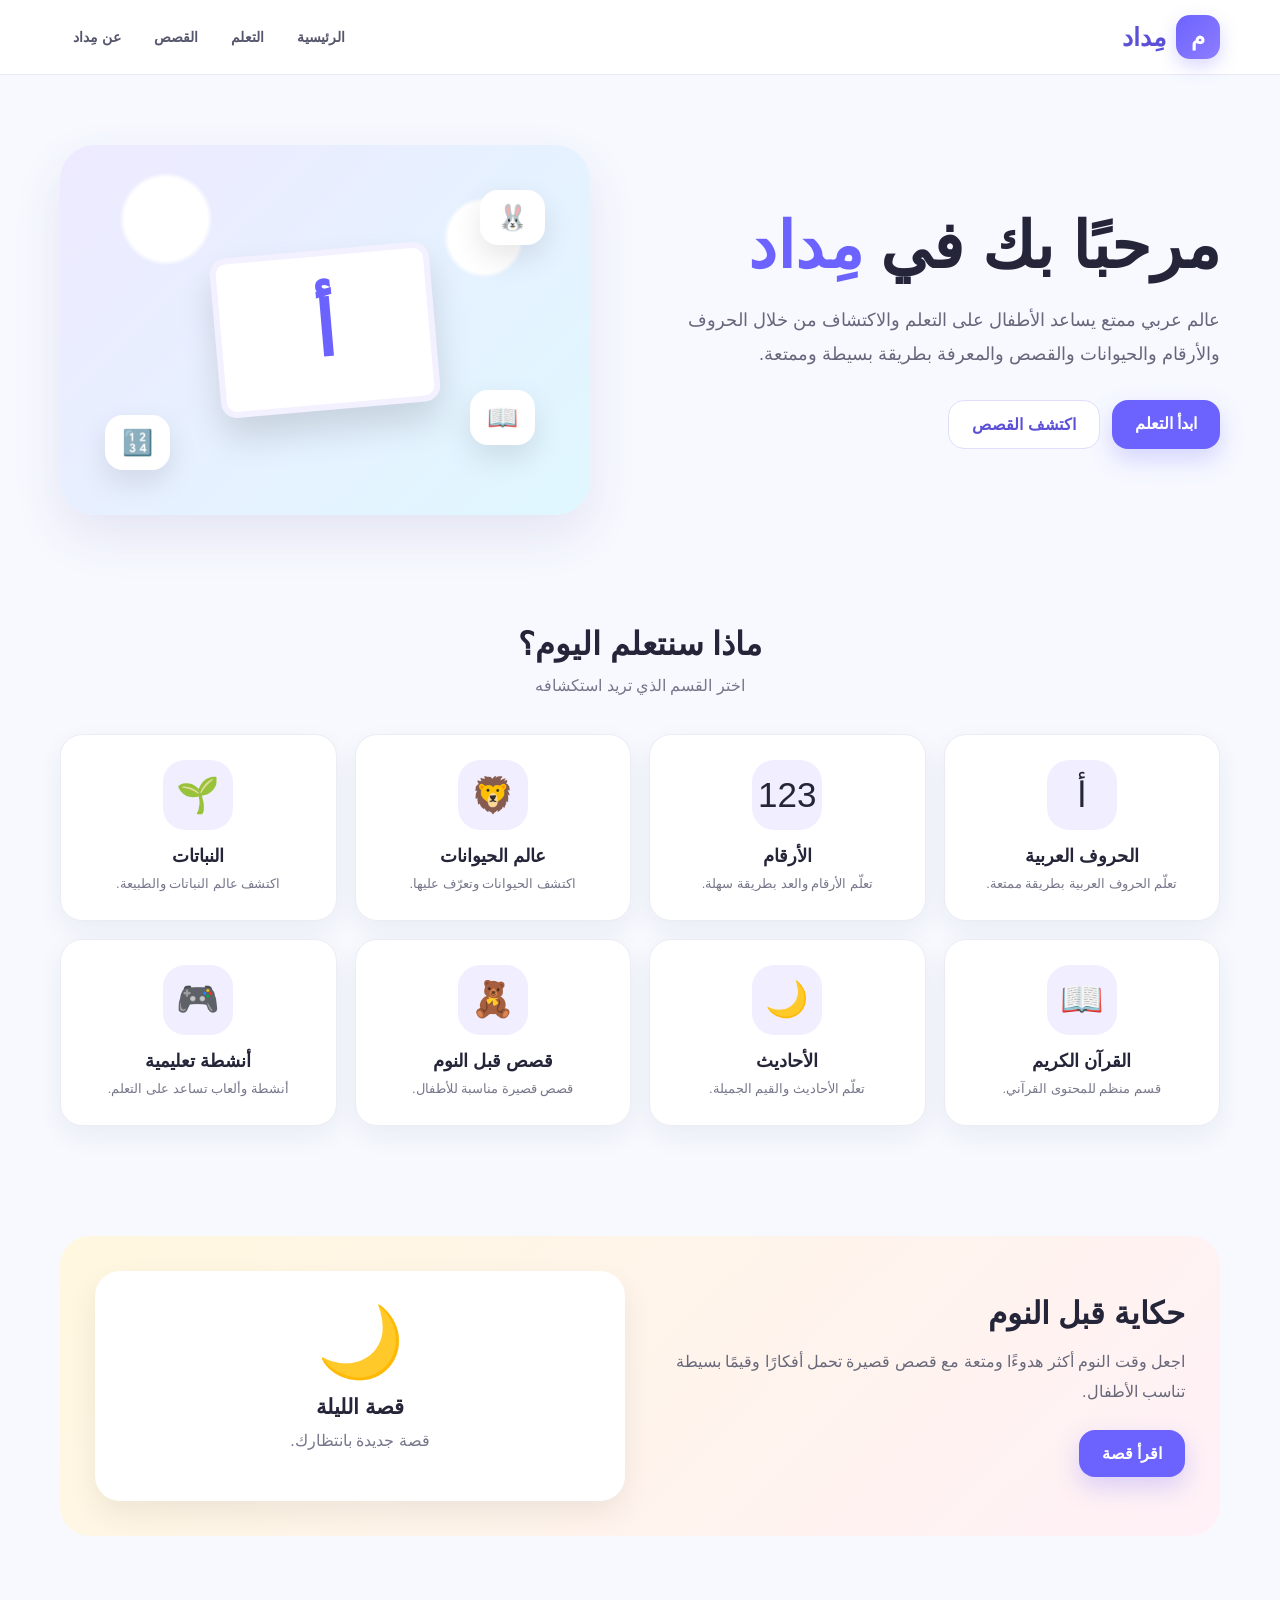
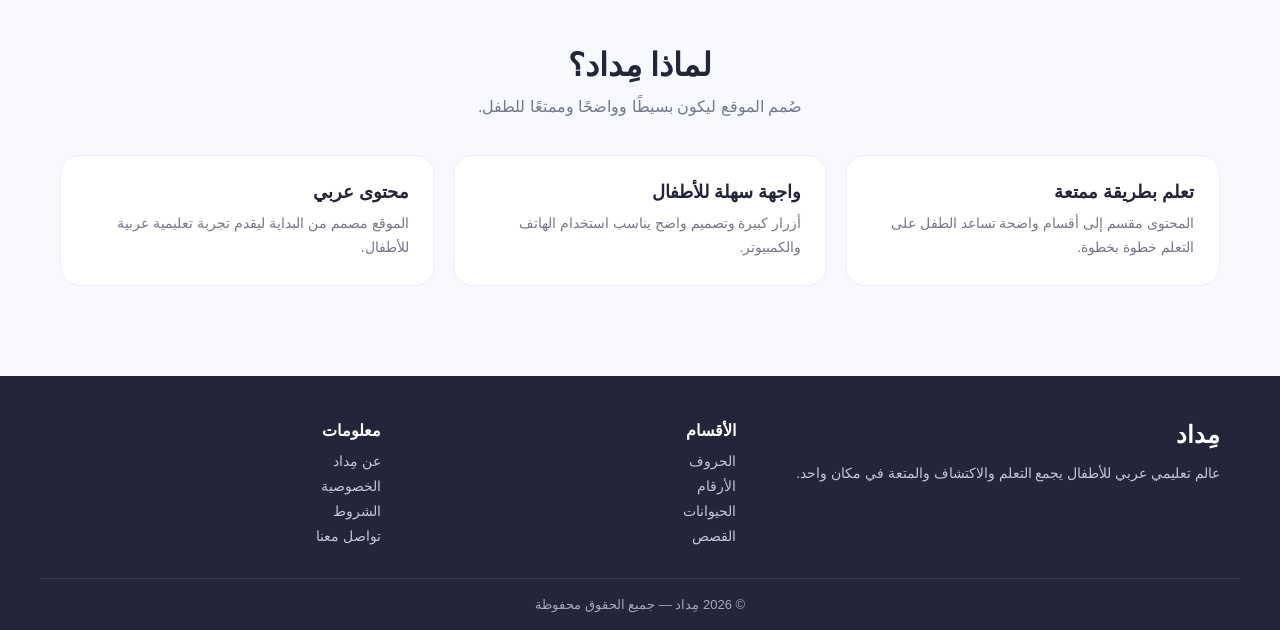
==== index.html @ 5541b8f8 "Add initial index.html for educational platform This is a complete HTML file for an educational plat" ====
<!DOCTYPE html>
<html lang="ar" dir="rtl">
<head>
  <meta charset="UTF-8">
  <meta name="viewport" content="width=device-width, initial-scale=1.0">

  <title>مِداد | عالم الطفل للتعلم والمتعة</title>

  <meta name="description"
        content="مِداد منصة تعليمية عربية للأطفال لتعلم الحروف والأرقام والحيوانات والنباتات والقرآن والأحاديث والقصص بطريقة ممتعة.">

  <meta name="theme-color" content="#6c63ff">

  <style>
    * {
      box-sizing: border-box;
      margin: 0;
      padding: 0;
    }

    html {
      scroll-behavior: smooth;
    }

    body {
      font-family: Tahoma, Arial, sans-serif;
      background: #f7f9ff;
      color: #25253a;
      min-height: 100vh;
    }

    a {
      text-decoration: none;
      color: inherit;
    }

    button {
      font-family: inherit;
    }

    /* =========================
       HEADER
    ========================= */

    header {
      position: sticky;
      top: 0;
      z-index: 1000;
      background: rgba(255,255,255,0.96);
      backdrop-filter: blur(12px);
      border-bottom: 1px solid #e8eaf5;
    }

    .navbar {
      max-width: 1200px;
      margin: auto;
      min-height: 74px;
      padding: 12px 20px;
      display: flex;
      align-items: center;
      justify-content: space-between;
      gap: 20px;
    }

    .logo {
      display: flex;
      align-items: center;
      gap: 10px;
      font-size: 25px;
      font-weight: 900;
      color: #5b50d6;
      white-space: nowrap;
    }

    .logo-icon {
      width: 44px;
      height: 44px;
      border-radius: 14px;
      background: linear-gradient(135deg, #6c63ff, #8e7dff);
      color: white;
      display: flex;
      align-items: center;
      justify-content: center;
      font-size: 23px;
      box-shadow: 0 7px 18px rgba(108,99,255,0.25);
    }

    .nav-links {
      display: flex;
      align-items: center;
      gap: 7px;
      list-style: none;
    }

    .nav-links a {
      padding: 10px 13px;
      border-radius: 12px;
      font-size: 14px;
      font-weight: 700;
      color: #56566d;
      transition: 0.2s;
    }

    .nav-links a:hover {
      background: #f0efff;
      color: #5b50d6;
    }

    .mobile-menu {
      display: none;
      border: none;
      background: #f0efff;
      color: #5b50d6;
      width: 44px;
      height: 44px;
      border-radius: 13px;
      font-size: 22px;
      cursor: pointer;
    }

    /* =========================
       HERO
    ========================= */

    .hero {
      max-width: 1200px;
      margin: 0 auto;
      padding: 70px 20px 55px;
      display: grid;
      grid-template-columns: 1.05fr 0.95fr;
      align-items: center;
      gap: 45px;
    }

    .hero-text h1 {
      font-size: clamp(38px, 5vw, 65px);
      line-height: 1.12;
      margin-bottom: 20px;
      color: #25253a;
    }

    .hero-text h1 span {
      color: #6c63ff;
    }

    .hero-text p {
      color: #67677c;
      font-size: 18px;
      line-height: 1.9;
      max-width: 650px;
      margin-bottom: 28px;
    }

    .hero-buttons {
      display: flex;
      flex-wrap: wrap;
      gap: 12px;
    }

    .primary-btn,
    .secondary-btn {
      border: none;
      border-radius: 16px;
      padding: 14px 23px;
      font-size: 16px;
      font-weight: 800;
      cursor: pointer;
      transition: 0.2s;
    }

    .primary-btn {
      background: #6c63ff;
      color: white;
      box-shadow: 0 10px 24px rgba(108,99,255,0.25);
    }

    .primary-btn:hover {
      transform: translateY(-2px);
      background: #5b50d6;
    }

    .secondary-btn {
      background: white;
      color: #5b50d6;
      border: 1px solid #e0defa;
    }

    .secondary-btn:hover {
      background: #f3f1ff;
    }

    .hero-art {
      min-height: 370px;
      border-radius: 35px;
      background:
        radial-gradient(circle at 20% 20%, #fff 0 8%, transparent 9%),
        radial-gradient(circle at 80% 25%, #fff 0 7%, transparent 8%),
        linear-gradient(135deg, #eeeaff, #dff7ff);
      display: flex;
      align-items: center;
      justify-content: center;
      position: relative;
      overflow: hidden;
      box-shadow: 0 20px 50px rgba(57, 52, 125, 0.10);
    }

    .book {
      width: 220px;
      height: 160px;
      background: white;
      border-radius: 16px;
      transform: rotate(-5deg);
      box-shadow: 0 20px 35px rgba(0,0,0,0.13);
      display: flex;
      align-items: center;
      justify-content: center;
      font-size: 75px;
      font-weight: 900;
      color: #6c63ff;
      border: 6px solid #f3f1ff;
    }

    .floating {
      position: absolute;
      background: white;
      border-radius: 18px;
      padding: 13px 17px;
      font-size: 25px;
      box-shadow: 0 12px 30px rgba(0,0,0,0.10);
      animation: float 3s ease-in-out infinite;
    }

    .f1 {
      top: 45px;
      right: 45px;
    }

    .f2 {
      bottom: 45px;
      left: 45px;
      animation-delay: 0.8s;
    }

    .f3 {
      bottom: 70px;
      right: 55px;
      animation-delay: 1.4s;
    }

    @keyframes float {
      0%,100% {
        transform: translateY(0);
      }
      50% {
        transform: translateY(-9px);
      }
    }

    /* =========================
       SECTION
    ========================= */

    .section {
      max-width: 1200px;
      margin: 0 auto;
      padding: 55px 20px;
    }

    .section-title {
      text-align: center;
      margin-bottom: 35px;
    }

    .section-title h2 {
      font-size: 32px;
      margin-bottom: 9px;
    }

    .section-title p {
      color: #77778b;
      line-height: 1.7;
    }

    /* =========================
       CATEGORIES
    ========================= */

    .categories {
      display: grid;
      grid-template-columns: repeat(4, 1fr);
      gap: 18px;
    }

    .category {
      background: white;
      border-radius: 22px;
      padding: 25px 18px;
      min-height: 185px;
      border: 1px solid #ececf5;
      box-shadow: 0 10px 28px rgba(35, 35, 75, 0.06);
      transition: 0.25s;
      cursor: pointer;
      text-align: center;
    }

    .category:hover {
      transform: translateY(-5px);
      box-shadow: 0 17px 35px rgba(35, 35, 75, 0.11);
    }

    .category-icon {
      width: 70px;
      height: 70px;
      border-radius: 22px;
      margin: 0 auto 15px;
      display: flex;
      align-items: center;
      justify-content: center;
      font-size: 35px;
      background: #f1efff;
    }

    .category h3 {
      font-size: 18px;
      margin-bottom: 7px;
    }

    .category p {
      color: #77778b;
      font-size: 13px;
      line-height: 1.6;
    }

    /* =========================
       STORY
    ========================= */

    .story-area {
      background: linear-gradient(135deg, #fff7df, #fff1f7);
      border-radius: 30px;
      padding: 35px;
      display: grid;
      grid-template-columns: 1fr 1fr;
      gap: 30px;
      align-items: center;
    }

    .story-content h2 {
      font-size: 31px;
      margin-bottom: 15px;
    }

    .story-content p {
      color: #68687b;
      line-height: 1.9;
      margin-bottom: 22px;
    }

    .story-card {
      background: white;
      border-radius: 25px;
      padding: 30px;
      min-height: 230px;
      box-shadow: 0 12px 30px rgba(0,0,0,0.07);
      text-align: center;
    }

    .story-card .story-icon {
      font-size: 70px;
      margin-bottom: 12px;
    }

    .story-card h3 {
      font-size: 21px;
      margin-bottom: 8px;
    }

    .story-card p {
      color: #77778b;
      line-height: 1.7;
    }

    /* =========================
       FEATURES
    ========================= */

    .features {
      display: grid;
      grid-template-columns: repeat(3, 1fr);
      gap: 18px;
    }

    .feature {
      background: white;
      border: 1px solid #ececf5;
      border-radius: 20px;
      padding: 25px;
    }

    .feature strong {
      display: block;
      font-size: 18px;
      margin-bottom: 9px;
    }

    .feature p {
      color: #77778b;
      line-height: 1.7;
      font-size: 14px;
    }

    /* =========================
       FOOTER
    ========================= */

    footer {
      margin-top: 35px;
      background: #24243a;
      color: white;
    }

    .footer-inner {
      max-width: 1200px;
      margin: auto;
      padding: 45px 20px 25px;
      display: grid;
      grid-template-columns: 1.4fr 1fr 1fr;
      gap: 35px;
    }

    .footer-brand h2 {
      margin-bottom: 12px;
    }

    .footer-brand p {
      color: #c5c5d5;
      line-height: 1.8;
      font-size: 14px;
    }

    .footer-column h3 {
      margin-bottom: 13px;
      font-size: 16px;
    }

    .footer-column a {
      display: block;
      color: #c5c5d5;
      margin-bottom: 9px;
      font-size: 14px;
    }

    .footer-column a:hover {
      color: white;
    }

    .copyright {
      max-width: 1200px;
      margin: auto;
      border-top: 1px solid rgba(255,255,255,0.1);
      padding: 18px 20px;
      text-align: center;
      color: #a9a9bb;
      font-size: 13px;
    }

    /* =========================
       MOBILE
    ========================= */

    @media (max-width: 900px) {

      .nav-links {
        display: none;
        position: absolute;
        top: 74px;
        right: 15px;
        left: 15px;
        background: white;
        padding: 12px;
        border-radius: 18px;
        box-shadow: 0 15px 35px rgba(0,0,0,0.12);
        flex-direction: column;
        align-items: stretch;
      }

      .nav-links.active {
        display: flex;
      }

      .nav-links a {
        display: block;
        text-align: center;
      }

      .mobile-menu {
        display: block;
      }

      .hero {
        grid-template-columns: 1fr;
        padding-top: 45px;
      }

      .hero-text {
        text-align: center;
      }

      .hero-text p {
        margin-left: auto;
        margin-right: auto;
      }

      .hero-buttons {
        justify-content: center;
      }

      .categories {
        grid-template-columns: repeat(2, 1fr);
      }

      .story-area {
        grid-template-columns: 1fr;
      }

      .features {
        grid-template-columns: 1fr;
      }

      .footer-inner {
        grid-template-columns: 1fr;
      }
    }

    @media (max-width: 520px) {

      .navbar {
        padding: 10px 15px;
      }

      .logo {
        font-size: 21px;
      }

      .logo-icon {
        width: 39px;
        height: 39px;
        border-radius: 12px;
      }

      .hero {
        padding: 35px 15px 30px;
      }

      .hero-text h1 {
        font-size: 40px;
      }

      .hero-text p {
        font-size: 15px;
      }

      .hero-art {
        min-height: 280px;
      }

      .book {
        width: 170px;
        height: 125px;
        font-size: 58px;
      }

      .floating {
        font-size: 20px;
        padding: 10px 13px;
      }

      .f1 {
        top: 25px;
        right: 20px;
      }

      .f2 {
        bottom: 25px;
        left: 20px;
      }

      .f3 {
        bottom: 30px;
        right: 20px;
      }

      .section {
        padding: 40px 15px;
      }

      .section-title h2 {
        font-size: 27px;
      }

      .categories {
        gap: 12px;
      }

      .category {
        min-height: 165px;
        padding: 20px 10px;
      }

      .category-icon {
        width: 58px;
        height: 58px;
        font-size: 28px;
      }

      .story-area {
        padding: 22px;
      }
    }
  </style>
</head>

<body>

  <!-- =========================
       HEADER
  ========================= -->

  <header>
    <nav class="navbar">

      <a href="#home" class="logo">
        <span class="logo-icon">م</span>
        <span>مِداد</span>
      </a>

      <button class="mobile-menu" id="mobileMenu" aria-label="فتح القائمة">
        ☰
      </button>

      <ul class="nav-links" id="navLinks">
        <li><a href="#home">الرئيسية</a></li>
        <li><a href="#categories">التعلم</a></li>
        <li><a href="#stories">القصص</a></li>
        <li><a href="#about">عن مِداد</a></li>
      </ul>

    </nav>
  </header>


  <main id="home">

    <!-- =========================
         HERO
    ========================= -->

    <section class="hero">

      <div class="hero-text">

        <h1>
          مرحبًا بك في
          <span>مِداد</span>
        </h1>

        <p>
          عالم عربي ممتع يساعد الأطفال على التعلم والاكتشاف
          من خلال الحروف والأرقام والحيوانات والقصص
          والمعرفة بطريقة بسيطة وممتعة.
        </p>

        <div class="hero-buttons">
          <a href="#categories" class="primary-btn">
            ابدأ التعلم
          </a>

          <a href="#stories" class="secondary-btn">
            اكتشف القصص
          </a>
        </div>

      </div>

      <div class="hero-art">

        <div class="book">أ</div>

        <div class="floating f1">🐰</div>
        <div class="floating f2">🔢</div>
        <div class="floating f3">📖</div>

      </div>

    </section>


    <!-- =========================
         CATEGORIES
    ========================= -->

    <section class="section" id="categories">

      <div class="section-title">
        <h2>ماذا سنتعلم اليوم؟</h2>
        <p>
          اختر القسم الذي تريد استكشافه
        </p>
      </div>

      <div class="categories">

        <a class="category" href="#">
          <div class="category-icon">أ</div>
          <h3>الحروف العربية</h3>
          <p>
            تعلّم الحروف العربية بطريقة ممتعة.
          </p>
        </a>

        <a class="category" href="#">
          <div class="category-icon">123</div>
          <h3>الأرقام</h3>
          <p>
            تعلّم الأرقام والعد بطريقة سهلة.
          </p>
        </a>

        <a class="category" href="#">
          <div class="category-icon">🦁</div>
          <h3>عالم الحيوانات</h3>
          <p>
            اكتشف الحيوانات وتعرّف عليها.
          </p>
        </a>

        <a class="category" href="#">
          <div class="category-icon">🌱</div>
          <h3>النباتات</h3>
          <p>
            اكتشف عالم النباتات والطبيعة.
          </p>
        </a>

        <a class="category" href="#">
          <div class="category-icon">📖</div>
          <h3>القرآن الكريم</h3>
          <p>
            قسم منظم للمحتوى القرآني.
          </p>
        </a>

        <a class="category" href="#">
          <div class="category-icon">🌙</div>
          <h3>الأحاديث</h3>
          <p>
            تعلّم الأحاديث والقيم الجميلة.
          </p>
        </a>

        <a class="category" href="#stories">
          <div class="category-icon">🧸</div>
          <h3>قصص قبل النوم</h3>
          <p>
            قصص قصيرة مناسبة للأطفال.
          </p>
        </a>

        <a class="category" href="#">
          <div class="category-icon">🎮</div>
          <h3>أنشطة تعليمية</h3>
          <p>
            أنشطة وألعاب تساعد على التعلم.
          </p>
        </a>

      </div>

    </section>


    <!-- =========================
         STORIES
    ========================= -->

    <section class="section" id="stories">

      <div class="story-area">

        <div class="story-content">

          <h2>حكاية قبل النوم</h2>

          <p>
            اجعل وقت النوم أكثر هدوءًا ومتعة مع قصص
            قصيرة تحمل أفكارًا وقيمًا بسيطة تناسب الأطفال.
          </p>

          <button
            class="primary-btn"
            onclick="openStory()">
            اقرأ قصة
          </button>

        </div>

        <div class="story-card">

          <div class="story-icon">🌙</div>

          <h3>قصة الليلة</h3>

          <p>
            قصة جديدة بانتظارك.
          </p>

        </div>

      </div>

    </section>


    <!-- =========================
         FEATURES
    ========================= -->

    <section class="section" id="about">

      <div class="section-title">
        <h2>لماذا مِداد؟</h2>
        <p>
          صُمم الموقع ليكون بسيطًا وواضحًا وممتعًا للطفل.
        </p>
      </div>

      <div class="features">

        <div class="feature">
          <strong>تعلم بطريقة ممتعة</strong>
          <p>
            المحتوى مقسم إلى أقسام واضحة تساعد الطفل
            على التعلم خطوة بخطوة.
          </p>
        </div>

        <div class="feature">
          <strong>واجهة سهلة للأطفال</strong>
          <p>
            أزرار كبيرة وتصميم واضح يناسب استخدام الهاتف
            والكمبيوتر.
          </p>
        </div>

        <div class="feature">
          <strong>محتوى عربي</strong>
          <p>
            الموقع مصمم من البداية ليقدم تجربة تعليمية
            عربية للأطفال.
          </p>
        </div>

      </div>

    </section>

  </main>


  <!-- =========================
       FOOTER
  ========================= -->

  <footer>

    <div class="footer-inner">

      <div class="footer-brand">
        <h2>مِداد</h2>

        <p>
          عالم تعليمي عربي للأطفال يجمع التعلم
          والاكتشاف والمتعة في مكان واحد.
        </p>
      </div>

      <div class="footer-column">
        <h3>الأقسام</h3>
        <a href="#categories">الحروف</a>
        <a href="#categories">الأرقام</a>
        <a href="#categories">الحيوانات</a>
        <a href="#stories">القصص</a>
      </div>

      <div class="footer-column">
        <h3>معلومات</h3>
        <a href="#about">عن مِداد</a>
        <a href="#">الخصوصية</a>
        <a href="#">الشروط</a>
        <a href="#">تواصل معنا</a>
      </div>

    </div>

    <div class="copyright">
      © 2026 مِداد — جميع الحقوق محفوظة
    </div>

  </footer>


  <!-- =========================
       JAVASCRIPT
  ========================= -->

  <script>

    const mobileMenu =
      document.getElementById("mobileMenu");

    const navLinks =
      document.getElementById("navLinks");

    mobileMenu.addEventListener("click", function () {
      navLinks.classList.toggle("active");
    });


    document.querySelectorAll(".nav-links a")
      .forEach(function(link) {

        link.addEventListener("click", function() {
          navLinks.classList.remove("active");
        });

      });


    function openStory() {

      alert(
        "قسم القصص الحقيقي سيتم فتحه هنا بعد إضافة ملف القصص."
      );

    }

  </script>

</body>
</html>
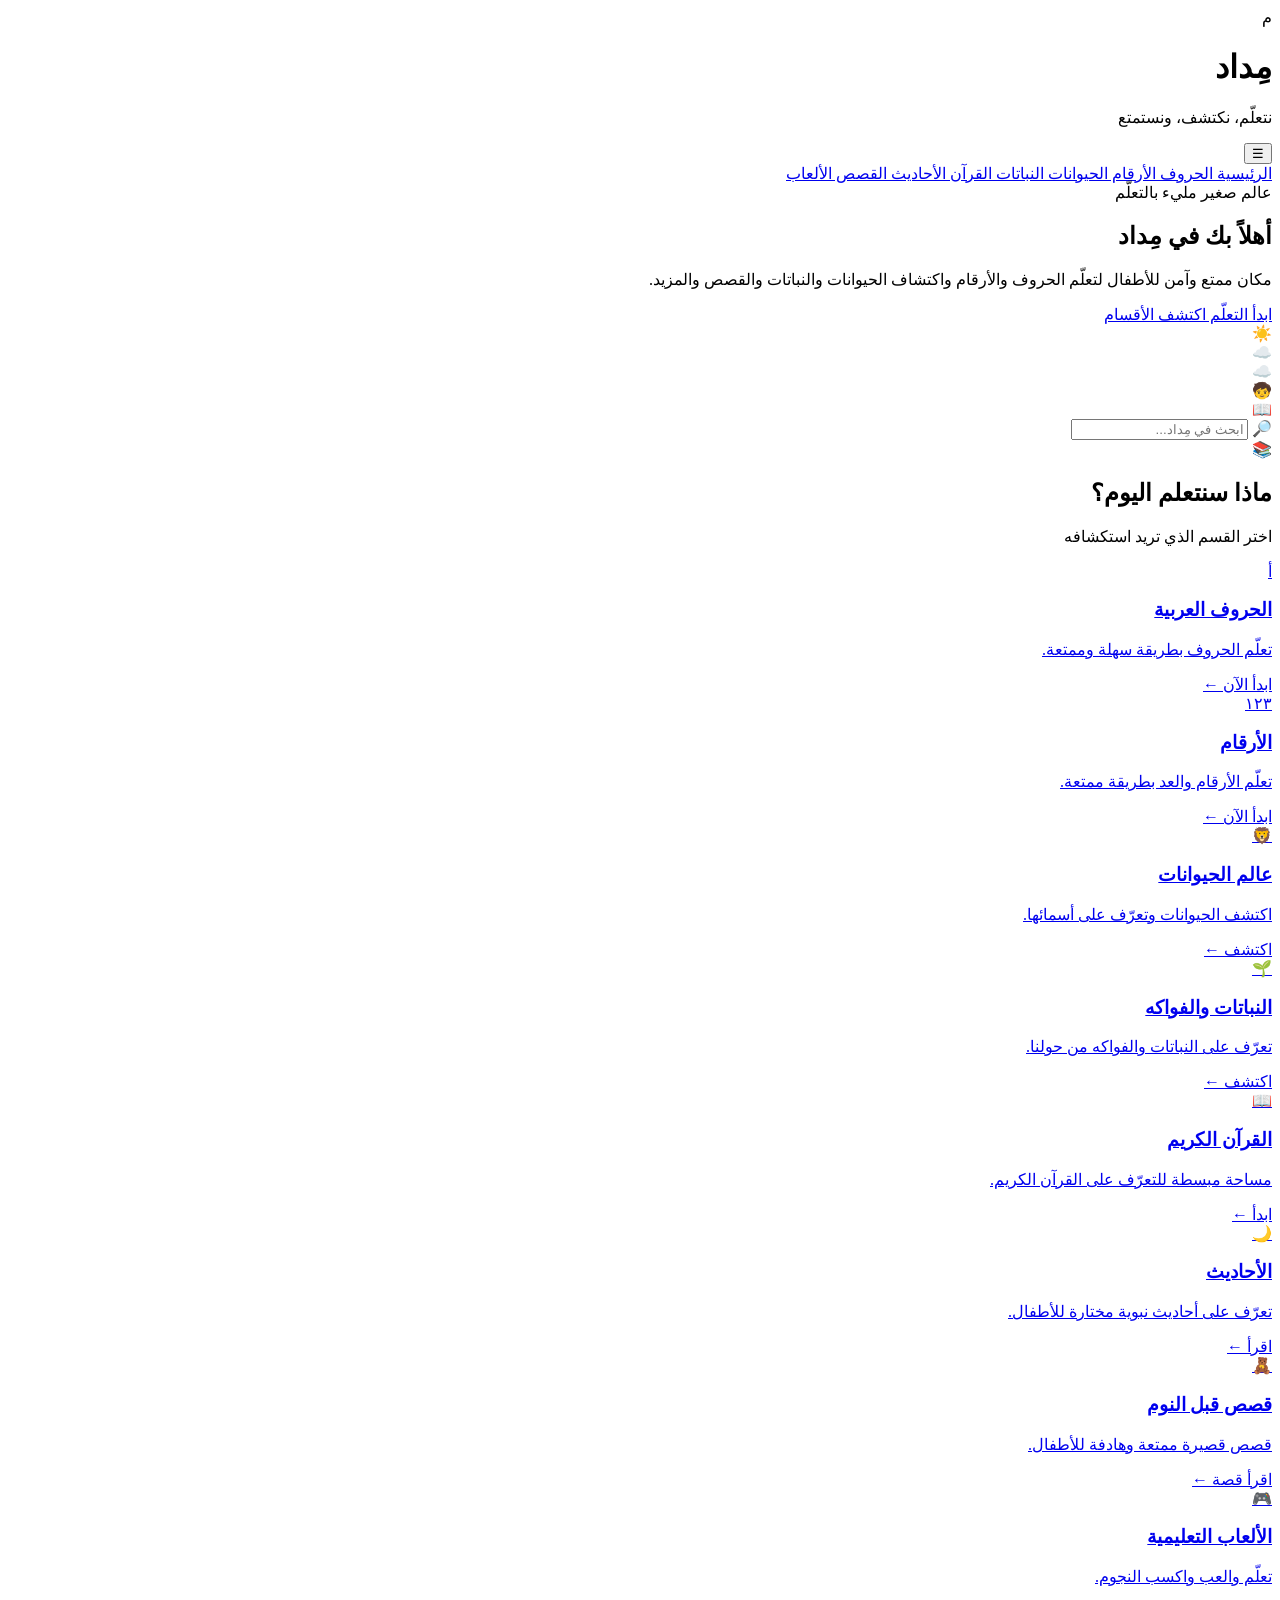
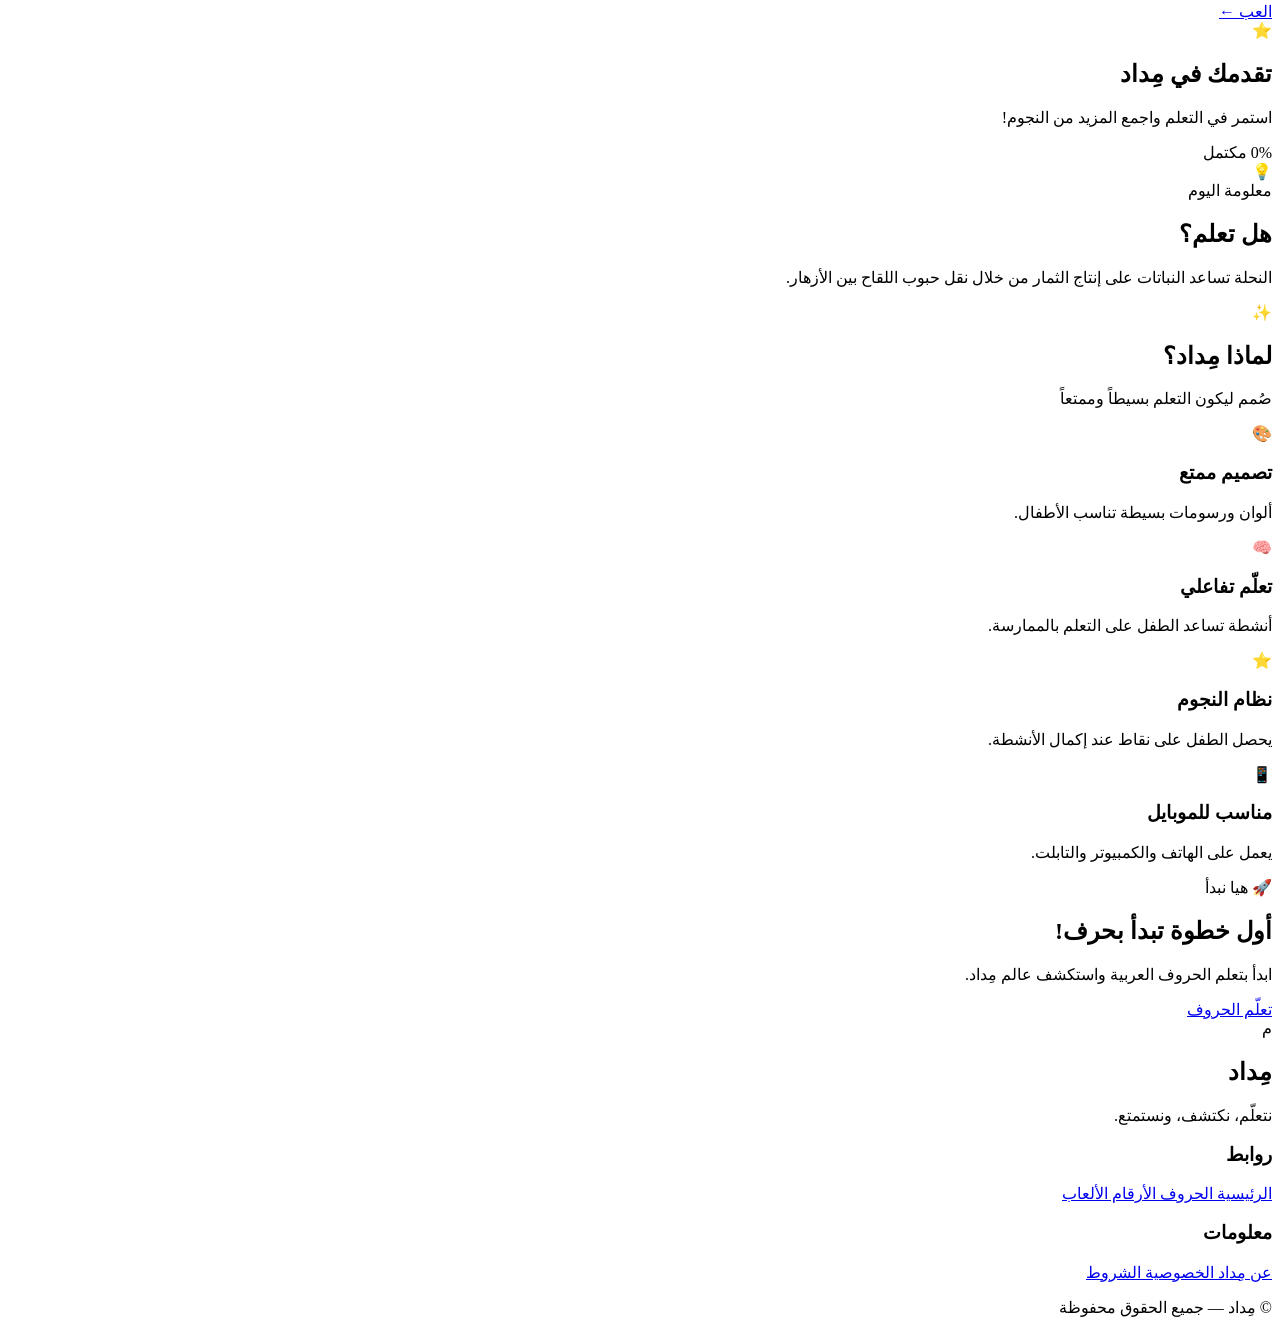
==== commit 2fe7fed6: "Refactor index.html for SEO and structure improvements Updated the title and description meta tags f" ====
--- a/index.html
+++ b/index.html
@@ -4,775 +4,422 @@
   <meta charset="UTF-8">
   <meta name="viewport" content="width=device-width, initial-scale=1.0">
 
-  <title>مِداد | عالم الطفل للتعلم والمتعة</title>
+  <title>مِداد | موقع تعليمي للأطفال</title>
 
   <meta name="description"
-        content="مِداد منصة تعليمية عربية للأطفال لتعلم الحروف والأرقام والحيوانات والنباتات والقرآن والأحاديث والقصص بطريقة ممتعة.">
+        content="مِداد موقع تعليمي ممتع للأطفال لتعلم الحروف والأرقام والحيوانات والنباتات والقرآن والأحاديث والقصص.">
 
   <meta name="theme-color" content="#6c63ff">
 
-  <style>
-    * {
-      box-sizing: border-box;
-      margin: 0;
-      padding: 0;
-    }
-
-    html {
-      scroll-behavior: smooth;
-    }
-
-    body {
-      font-family: Tahoma, Arial, sans-serif;
-      background: #f7f9ff;
-      color: #25253a;
-      min-height: 100vh;
-    }
-
-    a {
-      text-decoration: none;
-      color: inherit;
-    }
-
-    button {
-      font-family: inherit;
-    }
-
-    /* =========================
-       HEADER
-    ========================= */
-
-    header {
-      position: sticky;
-      top: 0;
-      z-index: 1000;
-      background: rgba(255,255,255,0.96);
-      backdrop-filter: blur(12px);
-      border-bottom: 1px solid #e8eaf5;
-    }
-
-    .navbar {
-      max-width: 1200px;
-      margin: auto;
-      min-height: 74px;
-      padding: 12px 20px;
-      display: flex;
-      align-items: center;
-      justify-content: space-between;
-      gap: 20px;
-    }
-
-    .logo {
-      display: flex;
-      align-items: center;
-      gap: 10px;
-      font-size: 25px;
-      font-weight: 900;
-      color: #5b50d6;
-      white-space: nowrap;
-    }
-
-    .logo-icon {
-      width: 44px;
-      height: 44px;
-      border-radius: 14px;
-      background: linear-gradient(135deg, #6c63ff, #8e7dff);
-      color: white;
-      display: flex;
-      align-items: center;
-      justify-content: center;
-      font-size: 23px;
-      box-shadow: 0 7px 18px rgba(108,99,255,0.25);
-    }
-
-    .nav-links {
-      display: flex;
-      align-items: center;
-      gap: 7px;
-      list-style: none;
-    }
-
-    .nav-links a {
-      padding: 10px 13px;
-      border-radius: 12px;
-      font-size: 14px;
-      font-weight: 700;
-      color: #56566d;
-      transition: 0.2s;
-    }
-
-    .nav-links a:hover {
-      background: #f0efff;
-      color: #5b50d6;
-    }
-
-    .mobile-menu {
-      display: none;
-      border: none;
-      background: #f0efff;
-      color: #5b50d6;
-      width: 44px;
-      height: 44px;
-      border-radius: 13px;
-      font-size: 22px;
-      cursor: pointer;
-    }
-
-    /* =========================
-       HERO
-    ========================= */
-
-    .hero {
-      max-width: 1200px;
-      margin: 0 auto;
-      padding: 70px 20px 55px;
-      display: grid;
-      grid-template-columns: 1.05fr 0.95fr;
-      align-items: center;
-      gap: 45px;
-    }
-
-    .hero-text h1 {
-      font-size: clamp(38px, 5vw, 65px);
-      line-height: 1.12;
-      margin-bottom: 20px;
-      color: #25253a;
-    }
-
-    .hero-text h1 span {
-      color: #6c63ff;
-    }
-
-    .hero-text p {
-      color: #67677c;
-      font-size: 18px;
-      line-height: 1.9;
-      max-width: 650px;
-      margin-bottom: 28px;
-    }
-
-    .hero-buttons {
-      display: flex;
-      flex-wrap: wrap;
-      gap: 12px;
-    }
-
-    .primary-btn,
-    .secondary-btn {
-      border: none;
-      border-radius: 16px;
-      padding: 14px 23px;
-      font-size: 16px;
-      font-weight: 800;
-      cursor: pointer;
-      transition: 0.2s;
-    }
-
-    .primary-btn {
-      background: #6c63ff;
-      color: white;
-      box-shadow: 0 10px 24px rgba(108,99,255,0.25);
-    }
-
-    .primary-btn:hover {
-      transform: translateY(-2px);
-      background: #5b50d6;
-    }
-
-    .secondary-btn {
-      background: white;
-      color: #5b50d6;
-      border: 1px solid #e0defa;
-    }
-
-    .secondary-btn:hover {
-      background: #f3f1ff;
-    }
-
-    .hero-art {
-      min-height: 370px;
-      border-radius: 35px;
-      background:
-        radial-gradient(circle at 20% 20%, #fff 0 8%, transparent 9%),
-        radial-gradient(circle at 80% 25%, #fff 0 7%, transparent 8%),
-        linear-gradient(135deg, #eeeaff, #dff7ff);
-      display: flex;
-      align-items: center;
-      justify-content: center;
-      position: relative;
-      overflow: hidden;
-      box-shadow: 0 20px 50px rgba(57, 52, 125, 0.10);
-    }
-
-    .book {
-      width: 220px;
-      height: 160px;
-      background: white;
-      border-radius: 16px;
-      transform: rotate(-5deg);
-      box-shadow: 0 20px 35px rgba(0,0,0,0.13);
-      display: flex;
-      align-items: center;
-      justify-content: center;
-      font-size: 75px;
-      font-weight: 900;
-      color: #6c63ff;
-      border: 6px solid #f3f1ff;
-    }
-
-    .floating {
-      position: absolute;
-      background: white;
-      border-radius: 18px;
-      padding: 13px 17px;
-      font-size: 25px;
-      box-shadow: 0 12px 30px rgba(0,0,0,0.10);
-      animation: float 3s ease-in-out infinite;
-    }
-
-    .f1 {
-      top: 45px;
-      right: 45px;
-    }
-
-    .f2 {
-      bottom: 45px;
-      left: 45px;
-      animation-delay: 0.8s;
-    }
-
-    .f3 {
-      bottom: 70px;
-      right: 55px;
-      animation-delay: 1.4s;
-    }
-
-    @keyframes float {
-      0%,100% {
-        transform: translateY(0);
-      }
-      50% {
-        transform: translateY(-9px);
-      }
-    }
-
-    /* =========================
-       SECTION
-    ========================= */
-
-    .section {
-      max-width: 1200px;
-      margin: 0 auto;
-      padding: 55px 20px;
-    }
-
-    .section-title {
-      text-align: center;
-      margin-bottom: 35px;
-    }
-
-    .section-title h2 {
-      font-size: 32px;
-      margin-bottom: 9px;
-    }
-
-    .section-title p {
-      color: #77778b;
-      line-height: 1.7;
-    }
-
-    /* =========================
-       CATEGORIES
-    ========================= */
-
-    .categories {
-      display: grid;
-      grid-template-columns: repeat(4, 1fr);
-      gap: 18px;
-    }
-
-    .category {
-      background: white;
-      border-radius: 22px;
-      padding: 25px 18px;
-      min-height: 185px;
-      border: 1px solid #ececf5;
-      box-shadow: 0 10px 28px rgba(35, 35, 75, 0.06);
-      transition: 0.25s;
-      cursor: pointer;
-      text-align: center;
-    }
-
-    .category:hover {
-      transform: translateY(-5px);
-      box-shadow: 0 17px 35px rgba(35, 35, 75, 0.11);
-    }
-
-    .category-icon {
-      width: 70px;
-      height: 70px;
-      border-radius: 22px;
-      margin: 0 auto 15px;
-      display: flex;
-      align-items: center;
-      justify-content: center;
-      font-size: 35px;
-      background: #f1efff;
-    }
-
-    .category h3 {
-      font-size: 18px;
-      margin-bottom: 7px;
-    }
-
-    .category p {
-      color: #77778b;
-      font-size: 13px;
-      line-height: 1.6;
-    }
-
-    /* =========================
-       STORY
-    ========================= */
-
-    .story-area {
-      background: linear-gradient(135deg, #fff7df, #fff1f7);
-      border-radius: 30px;
-      padding: 35px;
-      display: grid;
-      grid-template-columns: 1fr 1fr;
-      gap: 30px;
-      align-items: center;
-    }
-
-    .story-content h2 {
-      font-size: 31px;
-      margin-bottom: 15px;
-    }
-
-    .story-content p {
-      color: #68687b;
-      line-height: 1.9;
-      margin-bottom: 22px;
-    }
-
-    .story-card {
-      background: white;
-      border-radius: 25px;
-      padding: 30px;
-      min-height: 230px;
-      box-shadow: 0 12px 30px rgba(0,0,0,0.07);
-      text-align: center;
-    }
-
-    .story-card .story-icon {
-      font-size: 70px;
-      margin-bottom: 12px;
-    }
-
-    .story-card h3 {
-      font-size: 21px;
-      margin-bottom: 8px;
-    }
-
-    .story-card p {
-      color: #77778b;
-      line-height: 1.7;
-    }
-
-    /* =========================
-       FEATURES
-    ========================= */
-
-    .features {
-      display: grid;
-      grid-template-columns: repeat(3, 1fr);
-      gap: 18px;
-    }
-
-    .feature {
-      background: white;
-      border: 1px solid #ececf5;
-      border-radius: 20px;
-      padding: 25px;
-    }
-
-    .feature strong {
-      display: block;
-      font-size: 18px;
-      margin-bottom: 9px;
-    }
-
-    .feature p {
-      color: #77778b;
-      line-height: 1.7;
-      font-size: 14px;
-    }
-
-    /* =========================
-       FOOTER
-    ========================= */
-
-    footer {
-      margin-top: 35px;
-      background: #24243a;
-      color: white;
-    }
-
-    .footer-inner {
-      max-width: 1200px;
-      margin: auto;
-      padding: 45px 20px 25px;
-      display: grid;
-      grid-template-columns: 1.4fr 1fr 1fr;
-      gap: 35px;
-    }
-
-    .footer-brand h2 {
-      margin-bottom: 12px;
-    }
-
-    .footer-brand p {
-      color: #c5c5d5;
-      line-height: 1.8;
-      font-size: 14px;
-    }
-
-    .footer-column h3 {
-      margin-bottom: 13px;
-      font-size: 16px;
-    }
-
-    .footer-column a {
-      display: block;
-      color: #c5c5d5;
-      margin-bottom: 9px;
-      font-size: 14px;
-    }
-
-    .footer-column a:hover {
-      color: white;
-    }
-
-    .copyright {
-      max-width: 1200px;
-      margin: auto;
-      border-top: 1px solid rgba(255,255,255,0.1);
-      padding: 18px 20px;
-      text-align: center;
-      color: #a9a9bb;
-      font-size: 13px;
-    }
-
-    /* =========================
-       MOBILE
-    ========================= */
-
-    @media (max-width: 900px) {
-
-      .nav-links {
-        display: none;
-        position: absolute;
-        top: 74px;
-        right: 15px;
-        left: 15px;
-        background: white;
-        padding: 12px;
-        border-radius: 18px;
-        box-shadow: 0 15px 35px rgba(0,0,0,0.12);
-        flex-direction: column;
-        align-items: stretch;
-      }
-
-      .nav-links.active {
-        display: flex;
-      }
-
-      .nav-links a {
-        display: block;
-        text-align: center;
-      }
-
-      .mobile-menu {
-        display: block;
-      }
-
-      .hero {
-        grid-template-columns: 1fr;
-        padding-top: 45px;
-      }
-
-      .hero-text {
-        text-align: center;
-      }
-
-      .hero-text p {
-        margin-left: auto;
-        margin-right: auto;
-      }
-
-      .hero-buttons {
-        justify-content: center;
-      }
-
-      .categories {
-        grid-template-columns: repeat(2, 1fr);
-      }
-
-      .story-area {
-        grid-template-columns: 1fr;
-      }
-
-      .features {
-        grid-template-columns: 1fr;
-      }
-
-      .footer-inner {
-        grid-template-columns: 1fr;
-      }
-    }
-
-    @media (max-width: 520px) {
-
-      .navbar {
-        padding: 10px 15px;
-      }
-
-      .logo {
-        font-size: 21px;
-      }
-
-      .logo-icon {
-        width: 39px;
-        height: 39px;
-        border-radius: 12px;
-      }
-
-      .hero {
-        padding: 35px 15px 30px;
-      }
-
-      .hero-text h1 {
-        font-size: 40px;
-      }
-
-      .hero-text p {
-        font-size: 15px;
-      }
-
-      .hero-art {
-        min-height: 280px;
-      }
-
-      .book {
-        width: 170px;
-        height: 125px;
-        font-size: 58px;
-      }
-
-      .floating {
-        font-size: 20px;
-        padding: 10px 13px;
-      }
-
-      .f1 {
-        top: 25px;
-        right: 20px;
-      }
-
-      .f2 {
-        bottom: 25px;
-        left: 20px;
-      }
-
-      .f3 {
-        bottom: 30px;
-        right: 20px;
-      }
-
-      .section {
-        padding: 40px 15px;
-      }
-
-      .section-title h2 {
-        font-size: 27px;
-      }
-
-      .categories {
-        gap: 12px;
-      }
-
-      .category {
-        min-height: 165px;
-        padding: 20px 10px;
-      }
-
-      .category-icon {
-        width: 58px;
-        height: 58px;
-        font-size: 28px;
-      }
-
-      .story-area {
-        padding: 22px;
-      }
-    }
-  </style>
+  <link rel="stylesheet" href="style.css">
 </head>
 
 <body>
 
   <!-- =========================
        HEADER
-  ========================= -->
-
-  <header>
-    <nav class="navbar">
-
-      <a href="#home" class="logo">
-        <span class="logo-icon">م</span>
-        <span>مِداد</span>
-      </a>
-
-      <button class="mobile-menu" id="mobileMenu" aria-label="فتح القائمة">
-        ☰
-      </button>
-
-      <ul class="nav-links" id="navLinks">
-        <li><a href="#home">الرئيسية</a></li>
-        <li><a href="#categories">التعلم</a></li>
-        <li><a href="#stories">القصص</a></li>
-        <li><a href="#about">عن مِداد</a></li>
-      </ul>
+  ========================== -->
+
+  <header class="top-header">
+
+    <div class="logo-area">
+      <div class="logo-icon">م</div>
+
+      <div>
+        <h1>مِداد</h1>
+        <p>نتعلّم، نكتشف، ونستمتع</p>
+      </div>
+    </div>
+
+    <button class="menu-button" id="menuButton" aria-label="فتح القائمة">
+      ☰
+    </button>
+
+    <nav id="mainNav">
+
+      <a href="index.html" class="active">
+        الرئيسية
+      </a>
+
+      <a href="letters.html">
+        الحروف
+      </a>
+
+      <a href="numbers.html">
+        الأرقام
+      </a>
+
+      <a href="animals.html">
+        الحيوانات
+      </a>
+
+      <a href="plants.html">
+        النباتات
+      </a>
+
+      <a href="quran.html">
+        القرآن
+      </a>
+
+      <a href="hadith.html">
+        الأحاديث
+      </a>
+
+      <a href="stories.html">
+        القصص
+      </a>
+
+      <a href="games.html">
+        الألعاب
+      </a>
 
     </nav>
+
   </header>
 
 
-  <main id="home">
+  <!-- =========================
+       HERO
+  ========================== -->
+
+  <main>
+
+    <section class="hero">
+
+      <div class="hero-content">
+
+        <span class="hero-badge">
+          عالم صغير مليء بالتعلّم
+        </span>
+
+        <h2>
+          أهلاً بك في
+          <span>مِداد</span>
+        </h2>
+
+        <p>
+          مكان ممتع وآمن للأطفال لتعلّم الحروف والأرقام
+          واكتشاف الحيوانات والنباتات والقصص والمزيد.
+        </p>
+
+        <div class="hero-buttons">
+
+          <a href="letters.html" class="primary-button">
+            ابدأ التعلّم
+          </a>
+
+          <a href="#sections" class="secondary-button">
+            اكتشف الأقسام
+          </a>
+
+        </div>
+
+      </div>
+
+
+      <div class="hero-character">
+
+        <div class="sun">☀️</div>
+
+        <div class="cloud cloud-one">☁️</div>
+        <div class="cloud cloud-two">☁️</div>
+
+        <div class="character">
+          🧒
+        </div>
+
+        <div class="book">
+          📖
+        </div>
+
+      </div>
+
+    </section>
+
 
     <!-- =========================
-         HERO
-    ========================= -->
-
-    <section class="hero">
-
-      <div class="hero-text">
-
-        <h1>
-          مرحبًا بك في
-          <span>مِداد</span>
-        </h1>
-
-        <p>
-          عالم عربي ممتع يساعد الأطفال على التعلم والاكتشاف
-          من خلال الحروف والأرقام والحيوانات والقصص
-          والمعرفة بطريقة بسيطة وممتعة.
-        </p>
-
-        <div class="hero-buttons">
-          <a href="#categories" class="primary-btn">
-            ابدأ التعلم
-          </a>
-
-          <a href="#stories" class="secondary-btn">
-            اكتشف القصص
-          </a>
-        </div>
-
-      </div>
-
-      <div class="hero-art">
-
-        <div class="book">أ</div>
-
-        <div class="floating f1">🐰</div>
-        <div class="floating f2">🔢</div>
-        <div class="floating f3">📖</div>
-
-      </div>
+         QUICK SEARCH
+    ========================== -->
+
+    <section class="search-section">
+
+      <div class="search-box">
+
+        <span>🔎</span>
+
+        <input
+          type="search"
+          id="searchInput"
+          placeholder="ابحث في مِداد..."
+          autocomplete="off"
+        >
+
+      </div>
+
+      <div id="searchResults" class="search-results"></div>
 
     </section>
 
 
     <!-- =========================
-         CATEGORIES
-    ========================= -->
-
-    <section class="section" id="categories">
-
-      <div class="section-title">
-        <h2>ماذا سنتعلم اليوم؟</h2>
-        <p>
-          اختر القسم الذي تريد استكشافه
-        </p>
-      </div>
-
-      <div class="categories">
-
-        <a class="category" href="#">
-          <div class="category-icon">أ</div>
-          <h3>الحروف العربية</h3>
+         SECTIONS
+    ========================== -->
+
+    <section id="sections" class="content-section">
+
+      <div class="section-heading">
+
+        <span>📚</span>
+
+        <div>
+          <h2>ماذا سنتعلم اليوم؟</h2>
+          <p>اختر القسم الذي تريد استكشافه</p>
+        </div>
+
+      </div>
+
+
+      <div class="cards-grid">
+
+
+        <!-- LETTERS -->
+
+        <a href="letters.html" class="learning-card letters-card">
+
+          <div class="card-icon">
+            أ
+          </div>
+
+          <div class="card-content">
+
+            <h3>الحروف العربية</h3>
+
+            <p>
+              تعلّم الحروف بطريقة سهلة وممتعة.
+            </p>
+
+            <span class="card-link">
+              ابدأ الآن ←
+            </span>
+
+          </div>
+
+        </a>
+
+
+        <!-- NUMBERS -->
+
+        <a href="numbers.html" class="learning-card numbers-card">
+
+          <div class="card-icon">
+            ١٢٣
+          </div>
+
+          <div class="card-content">
+
+            <h3>الأرقام</h3>
+
+            <p>
+              تعلّم الأرقام والعد بطريقة ممتعة.
+            </p>
+
+            <span class="card-link">
+              ابدأ الآن ←
+            </span>
+
+          </div>
+
+        </a>
+
+
+        <!-- ANIMALS -->
+
+        <a href="animals.html" class="learning-card animals-card">
+
+          <div class="card-icon">
+            🦁
+          </div>
+
+          <div class="card-content">
+
+            <h3>عالم الحيوانات</h3>
+
+            <p>
+              اكتشف الحيوانات وتعرّف على أسمائها.
+            </p>
+
+            <span class="card-link">
+              اكتشف ←
+            </span>
+
+          </div>
+
+        </a>
+
+
+        <!-- PLANTS -->
+
+        <a href="plants.html" class="learning-card plants-card">
+
+          <div class="card-icon">
+            🌱
+          </div>
+
+          <div class="card-content">
+
+            <h3>النباتات والفواكه</h3>
+
+            <p>
+              تعرّف على النباتات والفواكه من حولنا.
+            </p>
+
+            <span class="card-link">
+              اكتشف ←
+            </span>
+
+          </div>
+
+        </a>
+
+
+        <!-- QURAN -->
+
+        <a href="quran.html" class="learning-card quran-card">
+
+          <div class="card-icon">
+            📖
+          </div>
+
+          <div class="card-content">
+
+            <h3>القرآن الكريم</h3>
+
+            <p>
+              مساحة مبسطة للتعرّف على القرآن الكريم.
+            </p>
+
+            <span class="card-link">
+              ابدأ ←
+            </span>
+
+          </div>
+
+        </a>
+
+
+        <!-- HADITH -->
+
+        <a href="hadith.html" class="learning-card hadith-card">
+
+          <div class="card-icon">
+            🌙
+          </div>
+
+          <div class="card-content">
+
+            <h3>الأحاديث</h3>
+
+            <p>
+              تعرّف على أحاديث نبوية مختارة للأطفال.
+            </p>
+
+            <span class="card-link">
+              اقرأ ←
+            </span>
+
+          </div>
+
+        </a>
+
+
+        <!-- STORIES -->
+
+        <a href="stories.html" class="learning-card stories-card">
+
+          <div class="card-icon">
+            🧸
+          </div>
+
+          <div class="card-content">
+
+            <h3>قصص قبل النوم</h3>
+
+            <p>
+              قصص قصيرة ممتعة وهادفة للأطفال.
+            </p>
+
+            <span class="card-link">
+              اقرأ قصة ←
+            </span>
+
+          </div>
+
+        </a>
+
+
+        <!-- GAMES -->
+
+        <a href="games.html" class="learning-card games-card">
+
+          <div class="card-icon">
+            🎮
+          </div>
+
+          <div class="card-content">
+
+            <h3>الألعاب التعليمية</h3>
+
+            <p>
+              تعلّم والعب واكسب النجوم.
+            </p>
+
+            <span class="card-link">
+              العب ←
+            </span>
+
+          </div>
+
+        </a>
+
+      </div>
+
+    </section>
+
+
+    <!-- =========================
+         PROGRESS
+    ========================== -->
+
+    <section class="progress-section">
+
+      <div class="progress-card">
+
+        <div class="progress-icon">
+          ⭐
+        </div>
+
+        <div class="progress-info">
+
+          <h2>تقدمك في مِداد</h2>
+
           <p>
-            تعلّم الحروف العربية بطريقة ممتعة.
-          </p>
-        </a>
-
-        <a class="category" href="#">
-          <div class="category-icon">123</div>
-          <h3>الأرقام</h3>
-          <p>
-            تعلّم الأرقام والعد بطريقة سهلة.
-          </p>
-        </a>
-
-        <a class="category" href="#">
-          <div class="category-icon">🦁</div>
-          <h3>عالم الحيوانات</h3>
-          <p>
-            اكتشف الحيوانات وتعرّف عليها.
-          </p>
-        </a>
-
-        <a class="category" href="#">
-          <div class="category-icon">🌱</div>
-          <h3>النباتات</h3>
-          <p>
-            اكتشف عالم النباتات والطبيعة.
-          </p>
-        </a>
-
-        <a class="category" href="#">
-          <div class="category-icon">📖</div>
-          <h3>القرآن الكريم</h3>
-          <p>
-            قسم منظم للمحتوى القرآني.
-          </p>
-        </a>
-
-        <a class="category" href="#">
-          <div class="category-icon">🌙</div>
-          <h3>الأحاديث</h3>
-          <p>
-            تعلّم الأحاديث والقيم الجميلة.
-          </p>
-        </a>
-
-        <a class="category" href="#stories">
-          <div class="category-icon">🧸</div>
-          <h3>قصص قبل النوم</h3>
-          <p>
-            قصص قصيرة مناسبة للأطفال.
-          </p>
-        </a>
-
-        <a class="category" href="#">
-          <div class="category-icon">🎮</div>
-          <h3>أنشطة تعليمية</h3>
-          <p>
-            أنشطة وألعاب تساعد على التعلم.
-          </p>
-        </a>
+            استمر في التعلم واجمع المزيد من النجوم!
+          </p>
+
+          <div class="progress-bar">
+
+            <div
+              id="progressBar"
+              class="progress-fill">
+            </div>
+
+          </div>
+
+          <span id="progressText">
+            0% مكتمل
+          </span>
+
+        </div>
 
       </div>
 
@@ -780,38 +427,30 @@
 
 
     <!-- =========================
-         STORIES
-    ========================= -->
-
-    <section class="section" id="stories">
-
-      <div class="story-area">
-
-        <div class="story-content">
-
-          <h2>حكاية قبل النوم</h2>
-
-          <p>
-            اجعل وقت النوم أكثر هدوءًا ومتعة مع قصص
-            قصيرة تحمل أفكارًا وقيمًا بسيطة تناسب الأطفال.
-          </p>
-
-          <button
-            class="primary-btn"
-            onclick="openStory()">
-            اقرأ قصة
-          </button>
-
-        </div>
-
-        <div class="story-card">
-
-          <div class="story-icon">🌙</div>
-
-          <h3>قصة الليلة</h3>
-
-          <p>
-            قصة جديدة بانتظارك.
+         DAILY MESSAGE
+    ========================== -->
+
+    <section class="daily-section">
+
+      <div class="daily-card">
+
+        <div class="daily-icon">
+          💡
+        </div>
+
+        <div>
+
+          <span class="small-title">
+            معلومة اليوم
+          </span>
+
+          <h2 id="dailyTitle">
+            هل تعلم؟
+          </h2>
+
+          <p id="dailyText">
+            النحلة تساعد النباتات على إنتاج الثمار
+            من خلال نقل حبوب اللقاح بين الأزهار.
           </p>
 
         </div>
@@ -823,42 +462,86 @@
 
     <!-- =========================
          FEATURES
-    ========================= -->
-
-    <section class="section" id="about">
-
-      <div class="section-title">
-        <h2>لماذا مِداد؟</h2>
-        <p>
-          صُمم الموقع ليكون بسيطًا وواضحًا وممتعًا للطفل.
-        </p>
-      </div>
-
-      <div class="features">
+    ========================== -->
+
+    <section class="features-section">
+
+      <div class="section-heading">
+
+        <span>✨</span>
+
+        <div>
+          <h2>لماذا مِداد؟</h2>
+          <p>صُمم ليكون التعلم بسيطاً وممتعاً</p>
+        </div>
+
+      </div>
+
+
+      <div class="features-grid">
 
         <div class="feature">
-          <strong>تعلم بطريقة ممتعة</strong>
+          <div>🎨</div>
+          <h3>تصميم ممتع</h3>
           <p>
-            المحتوى مقسم إلى أقسام واضحة تساعد الطفل
-            على التعلم خطوة بخطوة.
+            ألوان ورسومات بسيطة تناسب الأطفال.
           </p>
         </div>
 
         <div class="feature">
-          <strong>واجهة سهلة للأطفال</strong>
+          <div>🧠</div>
+          <h3>تعلّم تفاعلي</h3>
           <p>
-            أزرار كبيرة وتصميم واضح يناسب استخدام الهاتف
-            والكمبيوتر.
+            أنشطة تساعد الطفل على التعلم بالممارسة.
           </p>
         </div>
 
         <div class="feature">
-          <strong>محتوى عربي</strong>
+          <div>⭐</div>
+          <h3>نظام النجوم</h3>
           <p>
-            الموقع مصمم من البداية ليقدم تجربة تعليمية
-            عربية للأطفال.
-          </p>
-        </div>
+            يحصل الطفل على نقاط عند إكمال الأنشطة.
+          </p>
+        </div>
+
+        <div class="feature">
+          <div>📱</div>
+          <h3>مناسب للموبايل</h3>
+          <p>
+            يعمل على الهاتف والكمبيوتر والتابلت.
+          </p>
+        </div>
+
+      </div>
+
+    </section>
+
+
+    <!-- =========================
+         CTA
+    ========================== -->
+
+    <section class="cta-section">
+
+      <div class="cta-card">
+
+        <div class="cta-text">
+
+          <span>🚀 هيا نبدأ</span>
+
+          <h2>
+            أول خطوة تبدأ بحرف!
+          </h2>
+
+          <p>
+            ابدأ بتعلم الحروف العربية واستكشف عالم مِداد.
+          </p>
+
+        </div>
+
+        <a href="letters.html" class="cta-button">
+          تعلّم الحروف
+        </a>
 
       </div>
 
@@ -869,41 +552,81 @@
 
   <!-- =========================
        FOOTER
-  ========================= -->
+  ========================== -->
 
   <footer>
 
-    <div class="footer-inner">
+    <div class="footer-main">
 
       <div class="footer-brand">
-        <h2>مِداد</h2>
-
-        <p>
-          عالم تعليمي عربي للأطفال يجمع التعلم
-          والاكتشاف والمتعة في مكان واحد.
-        </p>
-      </div>
-
-      <div class="footer-column">
-        <h3>الأقسام</h3>
-        <a href="#categories">الحروف</a>
-        <a href="#categories">الأرقام</a>
-        <a href="#categories">الحيوانات</a>
-        <a href="#stories">القصص</a>
-      </div>
-
-      <div class="footer-column">
+
+        <div class="footer-logo">
+          م
+        </div>
+
+        <div>
+
+          <h2>مِداد</h2>
+
+          <p>
+            نتعلّم، نكتشف، ونستمتع.
+          </p>
+
+        </div>
+
+      </div>
+
+
+      <div class="footer-links">
+
+        <h3>روابط</h3>
+
+        <a href="index.html">
+          الرئيسية
+        </a>
+
+        <a href="letters.html">
+          الحروف
+        </a>
+
+        <a href="numbers.html">
+          الأرقام
+        </a>
+
+        <a href="games.html">
+          الألعاب
+        </a>
+
+      </div>
+
+
+      <div class="footer-links">
+
         <h3>معلومات</h3>
-        <a href="#about">عن مِداد</a>
-        <a href="#">الخصوصية</a>
-        <a href="#">الشروط</a>
-        <a href="#">تواصل معنا</a>
+
+        <a href="about.html">
+          عن مِداد
+        </a>
+
+        <a href="privacy.html">
+          الخصوصية
+        </a>
+
+        <a href="terms.html">
+          الشروط
+        </a>
+
       </div>
 
     </div>
 
-    <div class="copyright">
-      © 2026 مِداد — جميع الحقوق محفوظة
+
+    <div class="footer-bottom">
+
+      <p>
+        © <span id="year"></span> مِداد — جميع الحقوق محفوظة
+      </p>
+
     </div>
 
   </footer>
@@ -911,40 +634,9 @@
 
   <!-- =========================
        JAVASCRIPT
-  ========================= -->
-
-  <script>
-
-    const mobileMenu =
-      document.getElementById("mobileMenu");
-
-    const navLinks =
-      document.getElementById("navLinks");
-
-    mobileMenu.addEventListener("click", function () {
-      navLinks.classList.toggle("active");
-    });
-
-
-    document.querySelectorAll(".nav-links a")
-      .forEach(function(link) {
-
-        link.addEventListener("click", function() {
-          navLinks.classList.remove("active");
-        });
-
-      });
-
-
-    function openStory() {
-
-      alert(
-        "قسم القصص الحقيقي سيتم فتحه هنا بعد إضافة ملف القصص."
-      );
-
-    }
-
-  </script>
+  ========================== -->
+
+  <script src="app.js"></script>
 
 </body>
 </html>
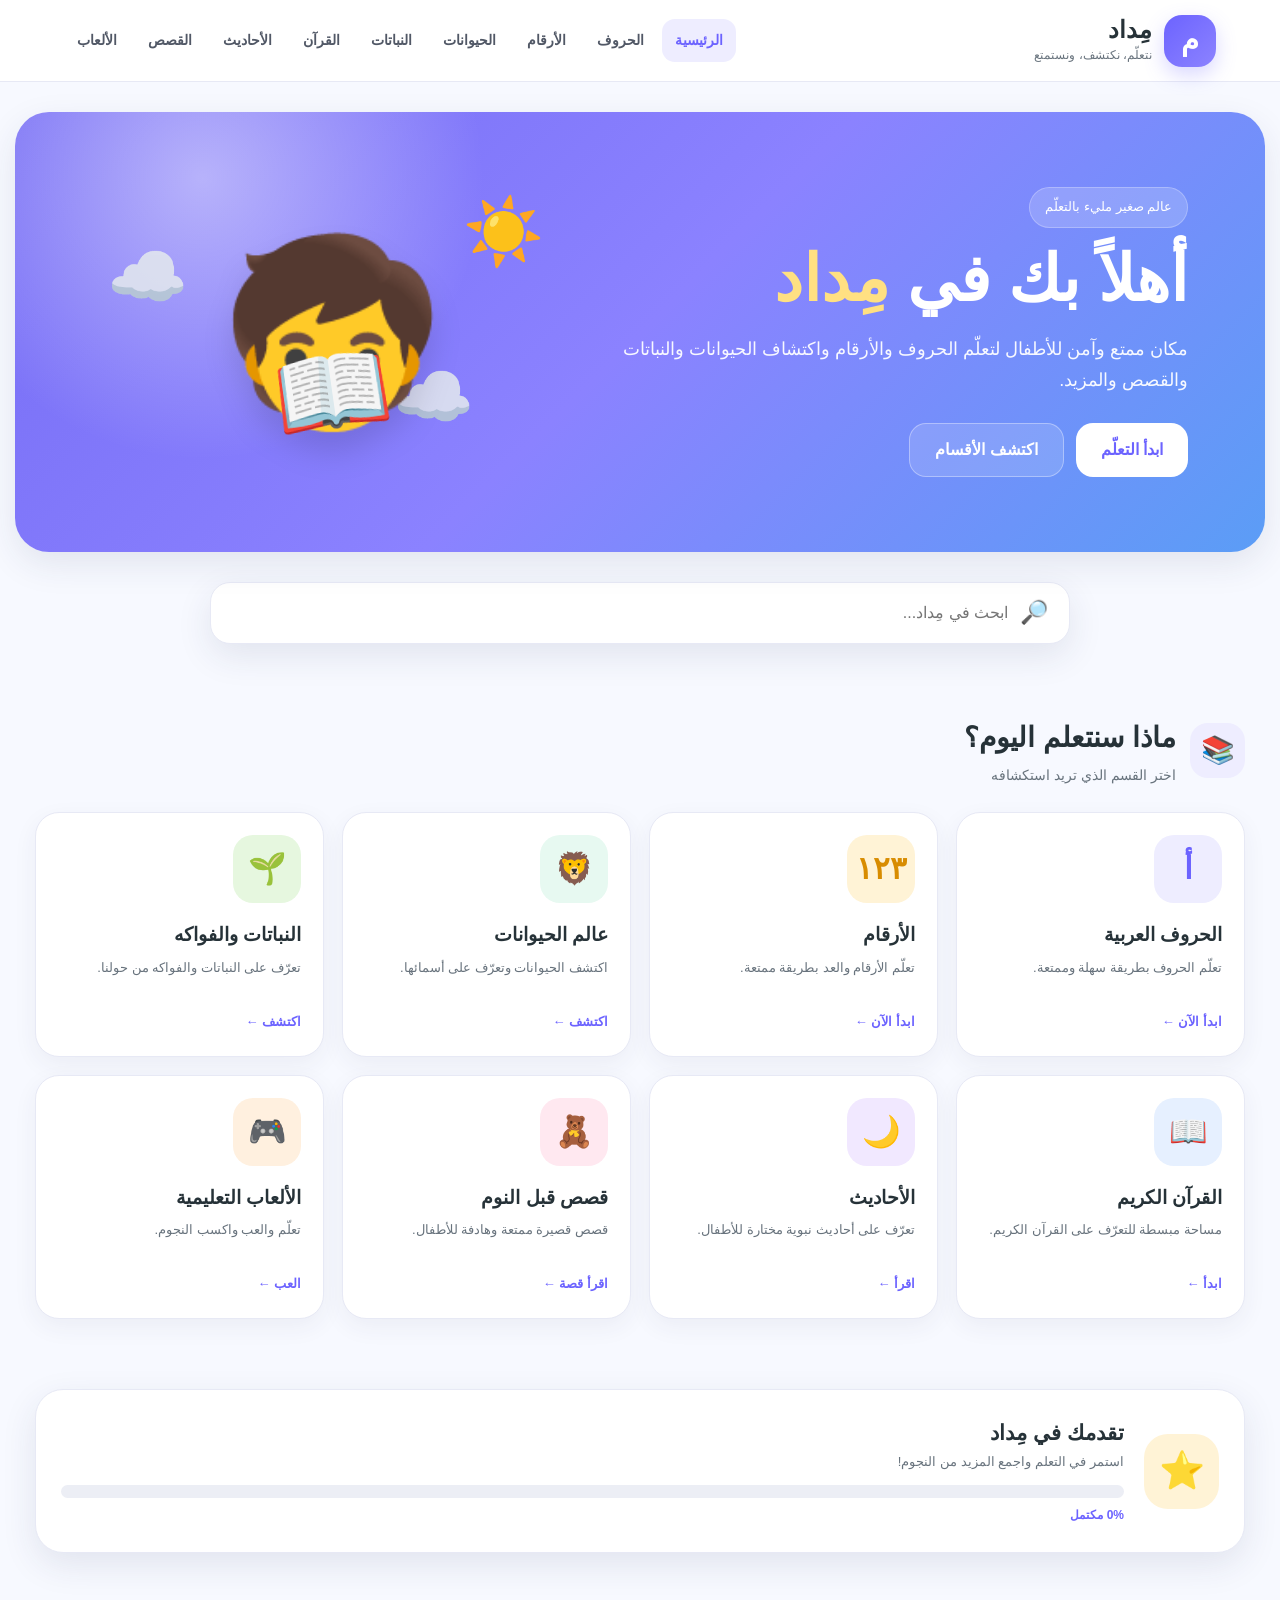
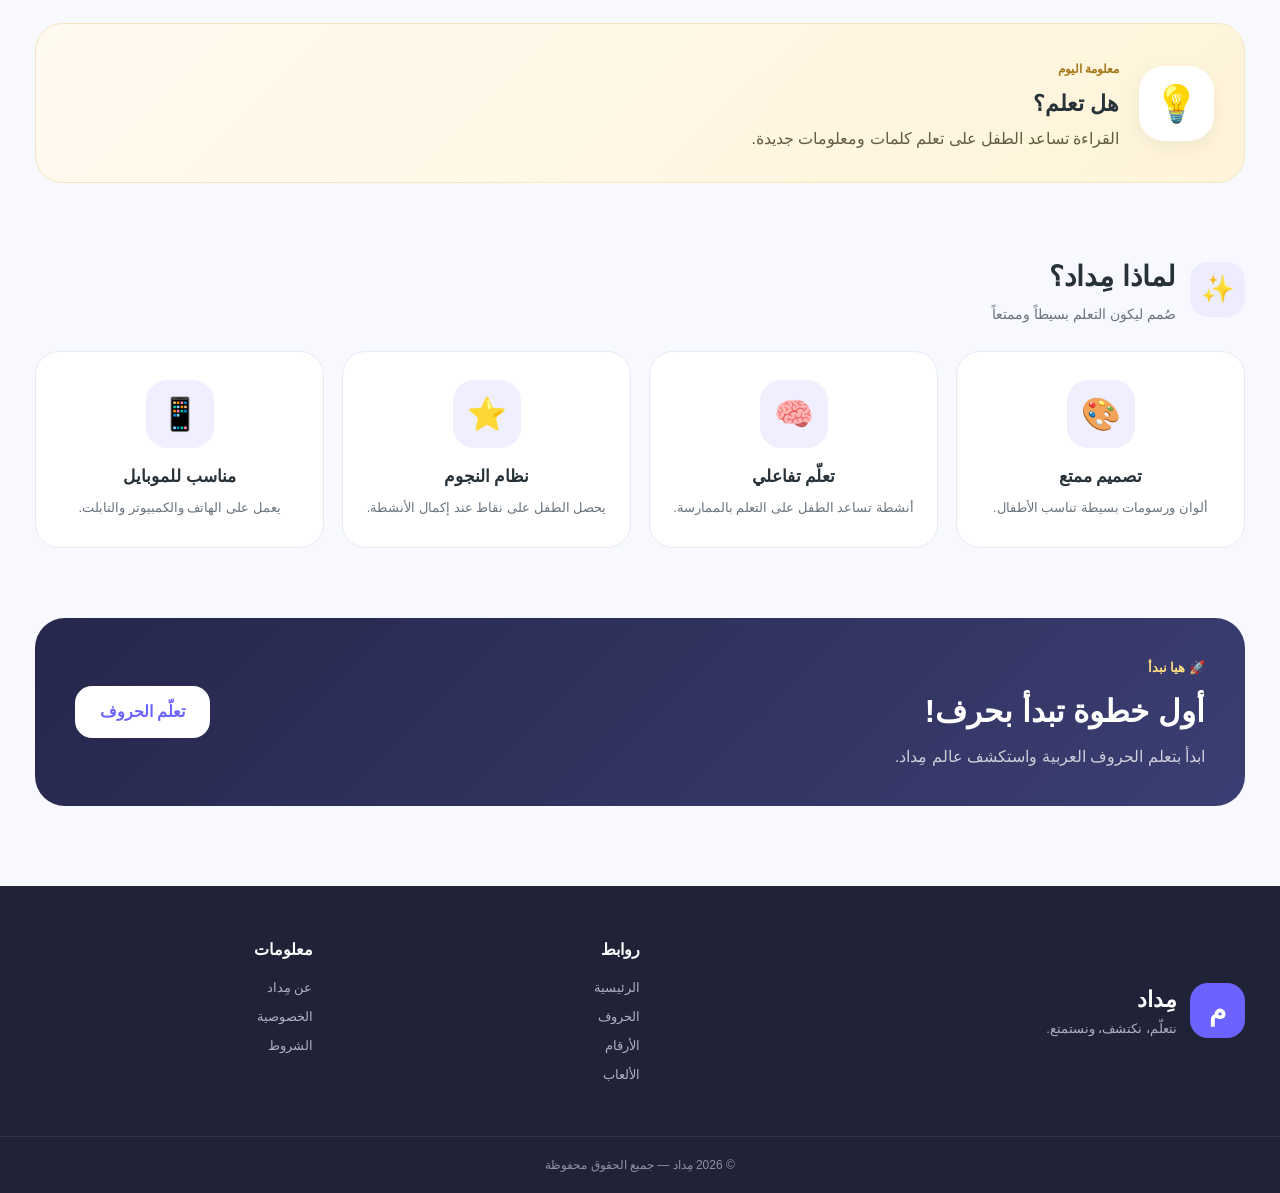
==== commit 340c73f1: "Add manifest link and ensure proper HTML closure" ====
--- a/index.html
+++ b/index.html
@@ -12,6 +12,9 @@
   <meta name="theme-color" content="#6c63ff">
 
   <link rel="stylesheet" href="style.css">
+
+  <link rel="manifest" href="manifest.json">
+
 </head>
 
 <body>
--- a/style.css
+++ b/style.css
@@ -0,0 +1,1063 @@
+/* =========================================================
+   مِداد - التصميم الرئيسي
+   ========================================================= */
+
+* {
+  box-sizing: border-box;
+  margin: 0;
+  padding: 0;
+}
+
+:root {
+  --primary: #6c63ff;
+  --primary-dark: #5148d8;
+  --secondary: #ffb703;
+  --green: #36c98f;
+  --blue: #4dabf7;
+  --pink: #ff7aa8;
+  --orange: #ff9f43;
+  --purple: #9b5de5;
+  --text: #263238;
+  --muted: #68737d;
+  --white: #ffffff;
+  --background: #f7f9ff;
+  --border: #e7e9f5;
+  --shadow: 0 12px 35px rgba(43, 48, 90, 0.10);
+  --radius: 24px;
+}
+
+html {
+  scroll-behavior: smooth;
+}
+
+body {
+  font-family:
+    "Tahoma",
+    "Arial",
+    sans-serif;
+
+  direction: rtl;
+  background: var(--background);
+  color: var(--text);
+  line-height: 1.7;
+  min-height: 100vh;
+}
+
+a {
+  color: inherit;
+  text-decoration: none;
+}
+
+button,
+input {
+  font-family: inherit;
+}
+
+/* =========================================================
+   HEADER
+   ========================================================= */
+
+.top-header {
+  width: 100%;
+  min-height: 82px;
+  background: rgba(255, 255, 255, 0.96);
+  border-bottom: 1px solid var(--border);
+  display: flex;
+  align-items: center;
+  justify-content: space-between;
+  padding: 12px 5%;
+  position: sticky;
+  top: 0;
+  z-index: 1000;
+  backdrop-filter: blur(15px);
+}
+
+.logo-area {
+  display: flex;
+  align-items: center;
+  gap: 12px;
+}
+
+.logo-icon {
+  width: 52px;
+  height: 52px;
+  border-radius: 18px;
+  background: linear-gradient(
+    135deg,
+    var(--primary),
+    #8c83ff
+  );
+  color: white;
+  display: flex;
+  align-items: center;
+  justify-content: center;
+  font-size: 29px;
+  font-weight: bold;
+  box-shadow: 0 8px 20px rgba(108, 99, 255, 0.25);
+}
+
+.logo-area h1 {
+  font-size: 24px;
+  line-height: 1.2;
+}
+
+.logo-area p {
+  color: var(--muted);
+  font-size: 12px;
+}
+
+nav {
+  display: flex;
+  align-items: center;
+  gap: 5px;
+}
+
+nav a {
+  padding: 10px 13px;
+  border-radius: 13px;
+  font-size: 14px;
+  font-weight: bold;
+  color: #515866;
+  transition: 0.25s ease;
+}
+
+nav a:hover,
+nav a.active {
+  background: #eeedff;
+  color: var(--primary);
+}
+
+.menu-button {
+  display: none;
+  border: 0;
+  background: #eeedff;
+  color: var(--primary);
+  width: 46px;
+  height: 46px;
+  border-radius: 14px;
+  font-size: 24px;
+  cursor: pointer;
+}
+
+/* =========================================================
+   HERO
+   ========================================================= */
+
+.hero {
+  max-width: 1250px;
+  margin: 30px auto 0;
+  min-height: 440px;
+  border-radius: 34px;
+  padding: 55px 6%;
+  background:
+    radial-gradient(
+      circle at 15% 15%,
+      rgba(255, 255, 255, 0.45),
+      transparent 25%
+    ),
+    linear-gradient(
+      135deg,
+      #766df5,
+      #8b82ff 50%,
+      #5b9df6
+    );
+  color: white;
+  display: grid;
+  grid-template-columns: 1.1fr 0.9fr;
+  align-items: center;
+  gap: 25px;
+  overflow: hidden;
+  position: relative;
+  box-shadow: var(--shadow);
+}
+
+.hero-content {
+  position: relative;
+  z-index: 3;
+}
+
+.hero-badge {
+  display: inline-block;
+  background: rgba(255, 255, 255, 0.18);
+  border: 1px solid rgba(255, 255, 255, 0.25);
+  padding: 8px 15px;
+  border-radius: 50px;
+  font-size: 13px;
+  margin-bottom: 15px;
+}
+
+.hero h2 {
+  font-size: clamp(38px, 5vw, 66px);
+  line-height: 1.15;
+  margin-bottom: 18px;
+}
+
+.hero h2 span {
+  color: #ffe082;
+}
+
+.hero p {
+  max-width: 650px;
+  font-size: 18px;
+  color: rgba(255, 255, 255, 0.94);
+  margin-bottom: 28px;
+}
+
+.hero-buttons {
+  display: flex;
+  gap: 12px;
+  flex-wrap: wrap;
+}
+
+.primary-button,
+.secondary-button,
+.cta-button {
+  display: inline-flex;
+  align-items: center;
+  justify-content: center;
+  min-height: 52px;
+  padding: 12px 25px;
+  border-radius: 17px;
+  font-weight: bold;
+  transition: 0.25s ease;
+}
+
+.primary-button {
+  background: white;
+  color: var(--primary);
+}
+
+.secondary-button {
+  background: rgba(255, 255, 255, 0.14);
+  color: white;
+  border: 1px solid rgba(255, 255, 255, 0.35);
+}
+
+.primary-button:hover,
+.secondary-button:hover,
+.cta-button:hover {
+  transform: translateY(-3px);
+}
+
+.hero-character {
+  min-height: 330px;
+  position: relative;
+  display: flex;
+  align-items: center;
+  justify-content: center;
+}
+
+.character {
+  font-size: 180px;
+  position: relative;
+  z-index: 4;
+  filter: drop-shadow(
+    0 20px 15px rgba(0, 0, 0, 0.12)
+  );
+  animation: floating 3s ease-in-out infinite;
+}
+
+.book {
+  position: absolute;
+  bottom: 25px;
+  font-size: 95px;
+  z-index: 5;
+  transform: rotate(-8deg);
+}
+
+.sun {
+  position: absolute;
+  top: 10px;
+  right: 30px;
+  font-size: 65px;
+  animation: spinSlow 15s linear infinite;
+}
+
+.cloud {
+  position: absolute;
+  font-size: 65px;
+  opacity: 0.85;
+}
+
+.cloud-one {
+  left: 15px;
+  top: 55px;
+}
+
+.cloud-two {
+  right: 100px;
+  bottom: 45px;
+}
+
+/* =========================================================
+   SEARCH
+   ========================================================= */
+
+.search-section {
+  max-width: 900px;
+  margin: 30px auto 0;
+  padding: 0 20px;
+}
+
+.search-box {
+  background: white;
+  border: 1px solid var(--border);
+  box-shadow: var(--shadow);
+  min-height: 62px;
+  border-radius: 20px;
+  display: flex;
+  align-items: center;
+  gap: 12px;
+  padding: 0 20px;
+}
+
+.search-box span {
+  font-size: 23px;
+}
+
+.search-box input {
+  border: 0;
+  outline: none;
+  width: 100%;
+  font-size: 16px;
+  background: transparent;
+  color: var(--text);
+}
+
+.search-results {
+  display: none;
+  background: white;
+  margin-top: 8px;
+  border-radius: 18px;
+  padding: 10px;
+  box-shadow: var(--shadow);
+  border: 1px solid var(--border);
+}
+
+.search-results.show {
+  display: block;
+}
+
+.search-result {
+  display: block;
+  padding: 12px 15px;
+  border-radius: 12px;
+}
+
+.search-result:hover {
+  background: #f3f2ff;
+}
+
+/* =========================================================
+   SECTIONS
+   ========================================================= */
+
+.content-section,
+.features-section,
+.progress-section,
+.daily-section,
+.cta-section {
+  max-width: 1250px;
+  margin: 70px auto 0;
+  padding: 0 20px;
+}
+
+.section-heading {
+  display: flex;
+  align-items: center;
+  gap: 14px;
+  margin-bottom: 25px;
+}
+
+.section-heading > span {
+  width: 55px;
+  height: 55px;
+  display: flex;
+  align-items: center;
+  justify-content: center;
+  border-radius: 18px;
+  background: #eeedff;
+  font-size: 27px;
+}
+
+.section-heading h2 {
+  font-size: 28px;
+  margin-bottom: 2px;
+}
+
+.section-heading p {
+  color: var(--muted);
+  font-size: 14px;
+}
+
+/* =========================================================
+   LEARNING CARDS
+   ========================================================= */
+
+.cards-grid {
+  display: grid;
+  grid-template-columns: repeat(4, 1fr);
+  gap: 18px;
+}
+
+.learning-card {
+  min-height: 220px;
+  background: white;
+  border: 1px solid var(--border);
+  border-radius: var(--radius);
+  padding: 22px;
+  display: flex;
+  flex-direction: column;
+  justify-content: space-between;
+  box-shadow: 0 8px 25px rgba(43, 48, 90, 0.06);
+  transition:
+    transform 0.25s ease,
+    box-shadow 0.25s ease;
+  overflow: hidden;
+  position: relative;
+}
+
+.learning-card::after {
+  content: "";
+  width: 100px;
+  height: 100px;
+  border-radius: 50%;
+  position: absolute;
+  left: -35px;
+  bottom: -35px;
+  opacity: 0.08;
+}
+
+.learning-card:hover {
+  transform: translateY(-7px);
+  box-shadow: var(--shadow);
+}
+
+.card-icon {
+  width: 68px;
+  height: 68px;
+  border-radius: 20px;
+  display: flex;
+  align-items: center;
+  justify-content: center;
+  font-size: 31px;
+  font-weight: bold;
+  margin-bottom: 16px;
+}
+
+.card-content {
+  position: relative;
+  z-index: 2;
+}
+
+.card-content h3 {
+  font-size: 19px;
+  margin-bottom: 5px;
+}
+
+.card-content p {
+  color: var(--muted);
+  font-size: 13px;
+  min-height: 44px;
+}
+
+.card-link {
+  display: inline-block;
+  color: var(--primary);
+  font-size: 13px;
+  font-weight: bold;
+  margin-top: 10px;
+}
+
+/* Card colors */
+
+.letters-card .card-icon {
+  background: #eeedff;
+  color: var(--primary);
+}
+
+.numbers-card .card-icon {
+  background: #fff3d6;
+  color: #d88c00;
+}
+
+.animals-card .card-icon {
+  background: #e7f9f1;
+}
+
+.plants-card .card-icon {
+  background: #e6f7df;
+}
+
+.quran-card .card-icon {
+  background: #e6f0ff;
+}
+
+.hadith-card .card-icon {
+  background: #f1e8ff;
+}
+
+.stories-card .card-icon {
+  background: #ffe8f0;
+}
+
+.games-card .card-icon {
+  background: #fff0df;
+}
+
+/* =========================================================
+   PROGRESS
+   ========================================================= */
+
+.progress-card {
+  background: white;
+  border: 1px solid var(--border);
+  border-radius: 28px;
+  padding: 25px;
+  display: flex;
+  align-items: center;
+  gap: 20px;
+  box-shadow: var(--shadow);
+}
+
+.progress-icon {
+  min-width: 75px;
+  height: 75px;
+  border-radius: 24px;
+  background: #fff3d6;
+  display: flex;
+  align-items: center;
+  justify-content: center;
+  font-size: 37px;
+}
+
+.progress-info {
+  flex: 1;
+}
+
+.progress-info h2 {
+  font-size: 21px;
+}
+
+.progress-info p {
+  color: var(--muted);
+  font-size: 13px;
+  margin-bottom: 12px;
+}
+
+.progress-bar {
+  width: 100%;
+  height: 13px;
+  background: #eceef5;
+  border-radius: 50px;
+  overflow: hidden;
+}
+
+.progress-fill {
+  height: 100%;
+  width: 0%;
+  border-radius: inherit;
+  background: linear-gradient(
+    90deg,
+    var(--primary),
+    #9b93ff
+  );
+  transition: width 0.8s ease;
+}
+
+#progressText {
+  display: inline-block;
+  margin-top: 7px;
+  color: var(--primary);
+  font-size: 12px;
+  font-weight: bold;
+}
+
+/* =========================================================
+   DAILY
+   ========================================================= */
+
+.daily-card {
+  background:
+    linear-gradient(
+      135deg,
+      #fffaf0,
+      #fff4d9
+    );
+  border: 1px solid #f4e6bd;
+  border-radius: 28px;
+  padding: 30px;
+  display: flex;
+  align-items: center;
+  gap: 20px;
+}
+
+.daily-icon {
+  min-width: 75px;
+  height: 75px;
+  border-radius: 25px;
+  background: white;
+  display: flex;
+  align-items: center;
+  justify-content: center;
+  font-size: 36px;
+  box-shadow: 0 7px 20px rgba(0, 0, 0, 0.06);
+}
+
+.small-title {
+  font-size: 12px;
+  color: #a47719;
+  font-weight: bold;
+}
+
+.daily-card h2 {
+  font-size: 22px;
+  margin: 3px 0;
+}
+
+.daily-card p {
+  color: #665b42;
+}
+
+/* =========================================================
+   FEATURES
+   ========================================================= */
+
+.features-grid {
+  display: grid;
+  grid-template-columns: repeat(4, 1fr);
+  gap: 18px;
+}
+
+.feature {
+  text-align: center;
+  background: white;
+  border: 1px solid var(--border);
+  border-radius: 24px;
+  padding: 28px 18px;
+}
+
+.feature > div {
+  width: 68px;
+  height: 68px;
+  margin: 0 auto 15px;
+  border-radius: 21px;
+  background: #f0efff;
+  display: flex;
+  align-items: center;
+  justify-content: center;
+  font-size: 32px;
+}
+
+.feature h3 {
+  font-size: 17px;
+  margin-bottom: 5px;
+}
+
+.feature p {
+  color: var(--muted);
+  font-size: 13px;
+}
+
+/* =========================================================
+   CTA
+   ========================================================= */
+
+.cta-card {
+  border-radius: 30px;
+  padding: 35px 40px;
+  background:
+    linear-gradient(
+      135deg,
+      #25274b,
+      #3b3e72
+    );
+  color: white;
+  display: flex;
+  align-items: center;
+  justify-content: space-between;
+  gap: 20px;
+}
+
+.cta-text span {
+  color: #ffe082;
+  font-weight: bold;
+  font-size: 13px;
+}
+
+.cta-text h2 {
+  font-size: 31px;
+  margin: 5px 0;
+}
+
+.cta-text p {
+  color: rgba(255, 255, 255, 0.75);
+}
+
+.cta-button {
+  background: white;
+  color: var(--primary);
+  white-space: nowrap;
+}
+
+/* =========================================================
+   FOOTER
+   ========================================================= */
+
+footer {
+  margin-top: 80px;
+  background: #202238;
+  color: white;
+}
+
+.footer-main {
+  max-width: 1250px;
+  margin: auto;
+  padding: 50px 20px;
+  display: grid;
+  grid-template-columns: 2fr 1fr 1fr;
+  gap: 50px;
+}
+
+.footer-brand {
+  display: flex;
+  align-items: center;
+  gap: 13px;
+}
+
+.footer-logo {
+  width: 55px;
+  height: 55px;
+  border-radius: 18px;
+  background: var(--primary);
+  display: flex;
+  align-items: center;
+  justify-content: center;
+  font-size: 28px;
+  font-weight: bold;
+}
+
+.footer-brand h2 {
+  font-size: 22px;
+}
+
+.footer-brand p {
+  color: #aeb1c4;
+  font-size: 13px;
+}
+
+.footer-links {
+  display: flex;
+  flex-direction: column;
+  gap: 7px;
+}
+
+.footer-links h3 {
+  margin-bottom: 7px;
+  font-size: 16px;
+}
+
+.footer-links a {
+  color: #aeb1c4;
+  font-size: 13px;
+  transition: 0.2s;
+}
+
+.footer-links a:hover {
+  color: white;
+}
+
+.footer-bottom {
+  border-top: 1px solid rgba(255, 255, 255, 0.08);
+  text-align: center;
+  padding: 18px;
+  color: #8e91a7;
+  font-size: 12px;
+}
+
+/* =========================================================
+   ANIMATIONS
+   ========================================================= */
+
+@keyframes floating {
+
+  0%,
+  100% {
+    transform: translateY(0);
+  }
+
+  50% {
+    transform: translateY(-12px);
+  }
+
+}
+
+@keyframes spinSlow {
+
+  from {
+    transform: rotate(0deg);
+  }
+
+  to {
+    transform: rotate(360deg);
+  }
+
+}
+
+/* =========================================================
+   TABLET
+   ========================================================= */
+
+@media (max-width: 1050px) {
+
+  .top-header {
+    padding: 12px 3%;
+  }
+
+  nav {
+    gap: 0;
+  }
+
+  nav a {
+    padding: 9px 8px;
+    font-size: 12px;
+  }
+
+  .hero {
+    margin-left: 20px;
+    margin-right: 20px;
+  }
+
+  .cards-grid {
+    grid-template-columns: repeat(2, 1fr);
+  }
+
+  .features-grid {
+    grid-template-columns: repeat(2, 1fr);
+  }
+
+}
+
+/* =========================================================
+   MOBILE
+   ========================================================= */
+
+@media (max-width: 760px) {
+
+  .top-header {
+    min-height: 72px;
+    padding: 10px 15px;
+  }
+
+  .logo-icon {
+    width: 45px;
+    height: 45px;
+    border-radius: 15px;
+    font-size: 24px;
+  }
+
+  .logo-area h1 {
+    font-size: 20px;
+  }
+
+  .logo-area p {
+    font-size: 10px;
+  }
+
+  .menu-button {
+    display: block;
+  }
+
+  nav {
+    display: none;
+    position: absolute;
+    top: 72px;
+    right: 12px;
+    left: 12px;
+    background: white;
+    border: 1px solid var(--border);
+    border-radius: 20px;
+    box-shadow: var(--shadow);
+    padding: 10px;
+    flex-direction: column;
+    align-items: stretch;
+  }
+
+  nav.open {
+    display: flex;
+  }
+
+  nav a {
+    padding: 13px 15px;
+    font-size: 14px;
+  }
+
+  .hero {
+    margin: 15px;
+    min-height: 600px;
+    padding: 40px 25px;
+    grid-template-columns: 1fr;
+    text-align: center;
+    border-radius: 28px;
+  }
+
+  .hero p {
+    font-size: 15px;
+  }
+
+  .hero-buttons {
+    justify-content: center;
+  }
+
+  .hero-character {
+    min-height: 250px;
+  }
+
+  .character {
+    font-size: 135px;
+  }
+
+  .book {
+    font-size: 70px;
+    bottom: 5px;
+  }
+
+  .sun {
+    right: 20px;
+    font-size: 50px;
+  }
+
+  .cloud {
+    font-size: 45px;
+  }
+
+  .content-section,
+  .features-section,
+  .progress-section,
+  .daily-section,
+  .cta-section {
+    margin-top: 50px;
+  }
+
+  .section-heading h2 {
+    font-size: 23px;
+  }
+
+  .cards-grid {
+    grid-template-columns: 1fr;
+    gap: 14px;
+  }
+
+  .learning-card {
+    min-height: 190px;
+  }
+
+  .features-grid {
+    grid-template-columns: 1fr 1fr;
+    gap: 12px;
+  }
+
+  .feature {
+    padding: 20px 12px;
+  }
+
+  .progress-card {
+    align-items: flex-start;
+  }
+
+  .daily-card {
+    align-items: flex-start;
+  }
+
+  .cta-card {
+    flex-direction: column;
+    align-items: stretch;
+    padding: 30px 25px;
+    text-align: center;
+  }
+
+  .cta-button {
+    width: 100%;
+  }
+
+  .footer-main {
+    grid-template-columns: 1fr 1fr;
+    gap: 30px;
+  }
+
+  .footer-brand {
+    grid-column: 1 / -1;
+  }
+
+}
+
+/* =========================================================
+   SMALL PHONES
+   ========================================================= */
+
+@media (max-width: 430px) {
+
+  .hero {
+    min-height: 570px;
+  }
+
+  .hero h2 {
+    font-size: 39px;
+  }
+
+  .hero p {
+    font-size: 14px;
+  }
+
+  .primary-button,
+  .secondary-button {
+    width: 100%;
+  }
+
+  .features-grid {
+    grid-template-columns: 1fr;
+  }
+
+  .progress-card {
+    flex-direction: column;
+  }
+
+  .daily-card {
+    flex-direction: column;
+  }
+
+  .footer-main {
+    grid-template-columns: 1fr;
+  }
+
+}
+
+/* =========================================================
+   ACCESSIBILITY
+   ========================================================= */
+
+button:focus-visible,
+a:focus-visible,
+input:focus-visible {
+  outline: 3px solid rgba(108, 99, 255, 0.35);
+  outline-offset: 3px;
+}
+
+/* =========================================================
+   REDUCED MOTION
+   ========================================================= */
+
+@media (prefers-reduced-motion: reduce) {
+
+  html {
+    scroll-behavior: auto;
+  }
+
+  *,
+  *::before,
+  *::after {
+    animation: none !important;
+    transition: none !important;
+  }
+
+}
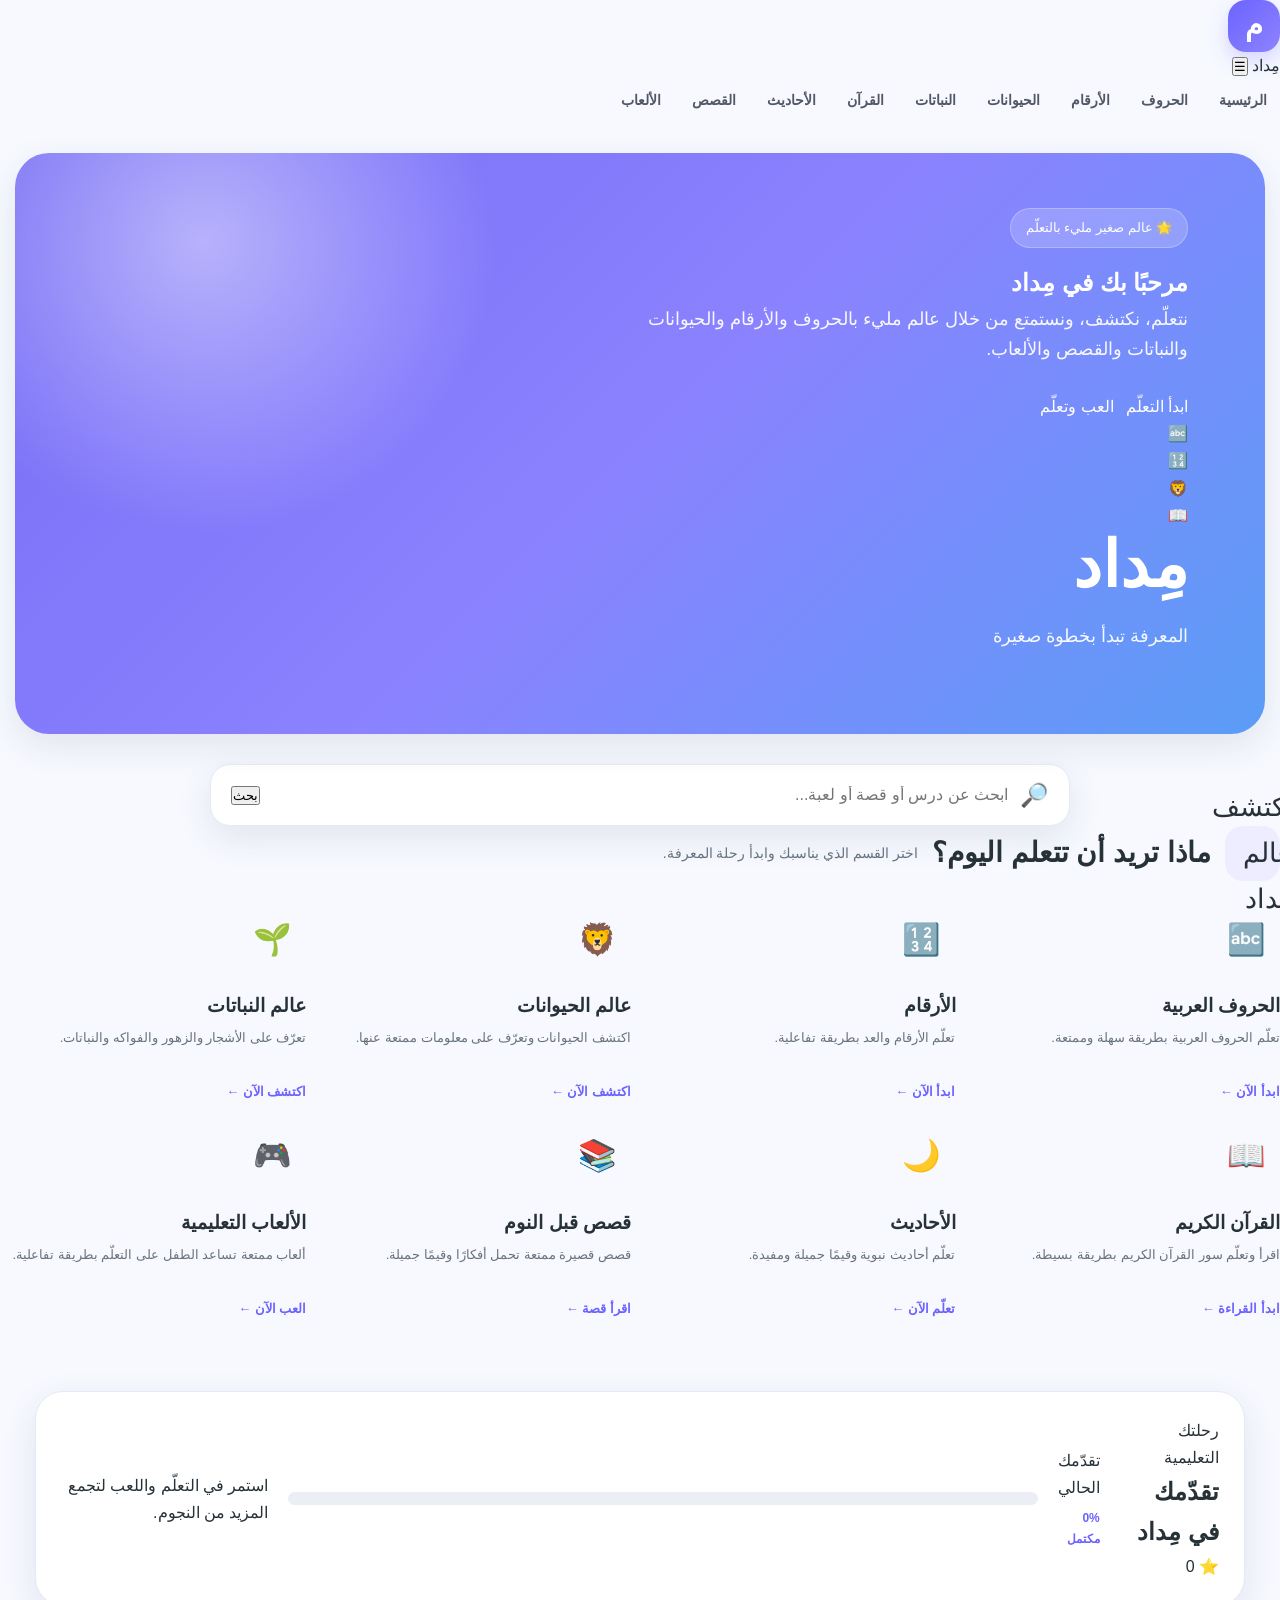
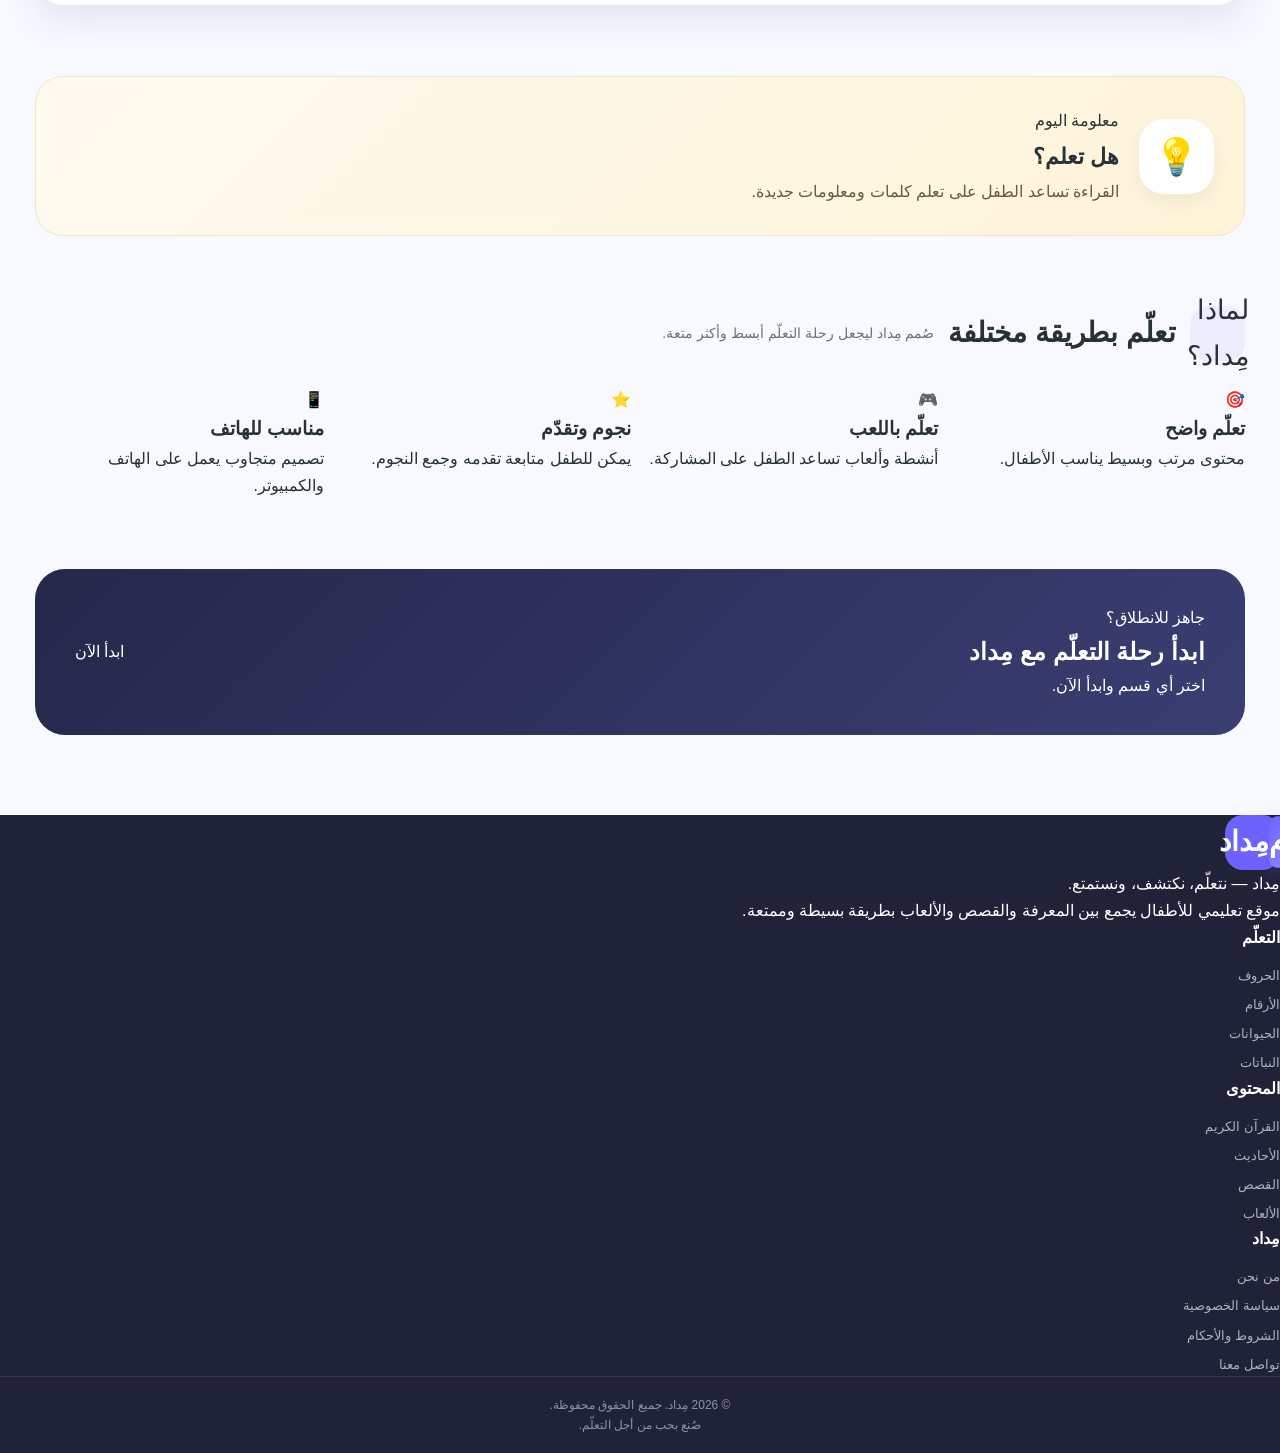
==== commit 38798b36: "Refactor index.html for improved structure and content Updated the HTML structure and content for be" ====
--- a/index.html
+++ b/index.html
@@ -2,19 +2,31 @@
 <html lang="ar" dir="rtl">
 <head>
   <meta charset="UTF-8">
+
   <meta name="viewport" content="width=device-width, initial-scale=1.0">
 
   <title>مِداد | موقع تعليمي للأطفال</title>
 
-  <meta name="description"
-        content="مِداد موقع تعليمي ممتع للأطفال لتعلم الحروف والأرقام والحيوانات والنباتات والقرآن والأحاديث والقصص.">
+  <meta
+    name="description"
+    content="مِداد — موقع تعليمي ممتع للأطفال لتعلّم الحروف والأرقام والحيوانات والنباتات والقرآن والأحاديث والقصص والألعاب."
+  >
+
+  <meta
+    name="keywords"
+    content="مِداد, تعليم الأطفال, الحروف العربية, الأرقام, الحيوانات, النباتات, القرآن, الأحاديث, قصص أطفال, ألعاب تعليمية"
+  >
 
   <meta name="theme-color" content="#6c63ff">
 
+  <!-- Favicon -->
+  <link rel="icon" type="image/svg+xml" href="favicon.svg">
+
+  <!-- PWA Manifest -->
+  <link rel="manifest" href="manifest.json">
+
+  <!-- Main CSS -->
   <link rel="stylesheet" href="style.css">
-
-  <link rel="manifest" href="manifest.json">
-
 </head>
 
 <body>
@@ -22,117 +34,119 @@
   <!-- =========================
        HEADER
   ========================== -->
-
-  <header class="top-header">
-
-    <div class="logo-area">
-      <div class="logo-icon">م</div>
-
-      <div>
-        <h1>مِداد</h1>
-        <p>نتعلّم، نكتشف، ونستمتع</p>
-      </div>
+  <header class="site-header">
+
+    <div class="container header-inner">
+
+      <a href="index.html" class="logo">
+        <span class="logo-icon">م</span>
+        <span class="logo-text">مِداد</span>
+      </a>
+
+      <button
+        class="menu-toggle"
+        id="menuToggle"
+        aria-label="فتح القائمة"
+        type="button"
+      >
+        ☰
+      </button>
+
+      <nav class="main-nav" id="mainNav">
+
+        <a href="index.html">الرئيسية</a>
+
+        <a href="letters.html">الحروف</a>
+
+        <a href="numbers.html">الأرقام</a>
+
+        <a href="animals.html">الحيوانات</a>
+
+        <a href="plants.html">النباتات</a>
+
+        <a href="quran.html">القرآن</a>
+
+        <a href="hadith.html">الأحاديث</a>
+
+        <a href="stories.html">القصص</a>
+
+        <a href="games.html">الألعاب</a>
+
+      </nav>
+
     </div>
 
-    <button class="menu-button" id="menuButton" aria-label="فتح القائمة">
-      ☰
-    </button>
-
-    <nav id="mainNav">
-
-      <a href="index.html" class="active">
-        الرئيسية
-      </a>
-
-      <a href="letters.html">
-        الحروف
-      </a>
-
-      <a href="numbers.html">
-        الأرقام
-      </a>
-
-      <a href="animals.html">
-        الحيوانات
-      </a>
-
-      <a href="plants.html">
-        النباتات
-      </a>
-
-      <a href="quran.html">
-        القرآن
-      </a>
-
-      <a href="hadith.html">
-        الأحاديث
-      </a>
-
-      <a href="stories.html">
-        القصص
-      </a>
-
-      <a href="games.html">
-        الألعاب
-      </a>
-
-    </nav>
-
   </header>
 
 
-  <!-- =========================
-       HERO
-  ========================== -->
-
   <main>
 
+    <!-- =========================
+         HERO
+    ========================== -->
     <section class="hero">
 
-      <div class="hero-content">
-
-        <span class="hero-badge">
-          عالم صغير مليء بالتعلّم
-        </span>
-
-        <h2>
-          أهلاً بك في
-          <span>مِداد</span>
-        </h2>
-
-        <p>
-          مكان ممتع وآمن للأطفال لتعلّم الحروف والأرقام
-          واكتشاف الحيوانات والنباتات والقصص والمزيد.
-        </p>
-
-        <div class="hero-buttons">
-
-          <a href="letters.html" class="primary-button">
-            ابدأ التعلّم
-          </a>
-
-          <a href="#sections" class="secondary-button">
-            اكتشف الأقسام
-          </a>
-
-        </div>
-
-      </div>
-
-
-      <div class="hero-character">
-
-        <div class="sun">☀️</div>
-
-        <div class="cloud cloud-one">☁️</div>
-        <div class="cloud cloud-two">☁️</div>
-
-        <div class="character">
-          🧒
-        </div>
-
-        <div class="book">
-          📖
+      <div class="container hero-content">
+
+        <div class="hero-text">
+
+          <span class="hero-badge">
+            🌟 عالم صغير مليء بالتعلّم
+          </span>
+
+          <h1>
+            مرحبًا بك في
+            <span>مِداد</span>
+          </h1>
+
+          <p>
+            نتعلّم، نكتشف، ونستمتع
+            من خلال عالم مليء بالحروف والأرقام
+            والحيوانات والنباتات والقصص والألعاب.
+          </p>
+
+          <div class="hero-buttons">
+
+            <a href="letters.html" class="btn btn-primary">
+              ابدأ التعلّم
+            </a>
+
+            <a href="games.html" class="btn btn-secondary">
+              العب وتعلّم
+            </a>
+
+          </div>
+
+        </div>
+
+        <div class="hero-visual">
+
+          <div class="hero-card hero-card-one">
+            🔤
+          </div>
+
+          <div class="hero-card hero-card-two">
+            🔢
+          </div>
+
+          <div class="hero-card hero-card-three">
+            🦁
+          </div>
+
+          <div class="hero-main-card">
+
+            <div class="hero-book">
+              📖
+            </div>
+
+            <h2>مِداد</h2>
+
+            <p>
+              المعرفة تبدأ بخطوة صغيرة
+            </p>
+
+          </div>
+
         </div>
 
       </div>
@@ -141,248 +155,259 @@
 
 
     <!-- =========================
-         QUICK SEARCH
+         SEARCH
     ========================== -->
-
     <section class="search-section">
 
-      <div class="search-box">
-
-        <span>🔎</span>
-
-        <input
-          type="search"
-          id="searchInput"
-          placeholder="ابحث في مِداد..."
-          autocomplete="off"
-        >
-
-      </div>
-
-      <div id="searchResults" class="search-results"></div>
+      <div class="container">
+
+        <div class="search-box">
+
+          <span class="search-icon">🔎</span>
+
+          <input
+            type="search"
+            id="siteSearch"
+            placeholder="ابحث عن درس أو قصة أو لعبة..."
+            aria-label="البحث في الموقع"
+          >
+
+          <button
+            type="button"
+            id="searchButton"
+            class="search-button"
+          >
+            بحث
+          </button>
+
+        </div>
+
+        <div
+          id="searchResults"
+          class="search-results"
+        ></div>
+
+      </div>
 
     </section>
 
 
     <!-- =========================
-         SECTIONS
+         MAIN SECTIONS
     ========================== -->
-
-    <section id="sections" class="content-section">
-
-      <div class="section-heading">
-
-        <span>📚</span>
-
-        <div>
-          <h2>ماذا سنتعلم اليوم؟</h2>
-          <p>اختر القسم الذي تريد استكشافه</p>
-        </div>
-
-      </div>
-
-
-      <div class="cards-grid">
-
-
-        <!-- LETTERS -->
-
-        <a href="letters.html" class="learning-card letters-card">
-
-          <div class="card-icon">
-            أ
-          </div>
-
-          <div class="card-content">
-
-            <h3>الحروف العربية</h3>
-
-            <p>
-              تعلّم الحروف بطريقة سهلة وممتعة.
-            </p>
-
-            <span class="card-link">
-              ابدأ الآن ←
-            </span>
-
-          </div>
-
-        </a>
-
-
-        <!-- NUMBERS -->
-
-        <a href="numbers.html" class="learning-card numbers-card">
-
-          <div class="card-icon">
-            ١٢٣
-          </div>
-
-          <div class="card-content">
-
-            <h3>الأرقام</h3>
-
-            <p>
-              تعلّم الأرقام والعد بطريقة ممتعة.
-            </p>
-
-            <span class="card-link">
-              ابدأ الآن ←
-            </span>
-
-          </div>
-
-        </a>
-
-
-        <!-- ANIMALS -->
-
-        <a href="animals.html" class="learning-card animals-card">
-
-          <div class="card-icon">
-            🦁
-          </div>
-
-          <div class="card-content">
-
-            <h3>عالم الحيوانات</h3>
-
-            <p>
-              اكتشف الحيوانات وتعرّف على أسمائها.
-            </p>
-
-            <span class="card-link">
-              اكتشف ←
-            </span>
-
-          </div>
-
-        </a>
-
-
-        <!-- PLANTS -->
-
-        <a href="plants.html" class="learning-card plants-card">
-
-          <div class="card-icon">
-            🌱
-          </div>
-
-          <div class="card-content">
-
-            <h3>النباتات والفواكه</h3>
-
-            <p>
-              تعرّف على النباتات والفواكه من حولنا.
-            </p>
-
-            <span class="card-link">
-              اكتشف ←
-            </span>
-
-          </div>
-
-        </a>
-
-
-        <!-- QURAN -->
-
-        <a href="quran.html" class="learning-card quran-card">
-
-          <div class="card-icon">
-            📖
-          </div>
-
-          <div class="card-content">
-
-            <h3>القرآن الكريم</h3>
-
-            <p>
-              مساحة مبسطة للتعرّف على القرآن الكريم.
-            </p>
-
-            <span class="card-link">
-              ابدأ ←
-            </span>
-
-          </div>
-
-        </a>
-
-
-        <!-- HADITH -->
-
-        <a href="hadith.html" class="learning-card hadith-card">
-
-          <div class="card-icon">
-            🌙
-          </div>
-
-          <div class="card-content">
-
-            <h3>الأحاديث</h3>
-
-            <p>
-              تعرّف على أحاديث نبوية مختارة للأطفال.
-            </p>
-
-            <span class="card-link">
-              اقرأ ←
-            </span>
-
-          </div>
-
-        </a>
-
-
-        <!-- STORIES -->
-
-        <a href="stories.html" class="learning-card stories-card">
-
-          <div class="card-icon">
-            🧸
-          </div>
-
-          <div class="card-content">
-
-            <h3>قصص قبل النوم</h3>
-
-            <p>
-              قصص قصيرة ممتعة وهادفة للأطفال.
-            </p>
-
-            <span class="card-link">
-              اقرأ قصة ←
-            </span>
-
-          </div>
-
-        </a>
-
-
-        <!-- GAMES -->
-
-        <a href="games.html" class="learning-card games-card">
-
-          <div class="card-icon">
-            🎮
-          </div>
-
-          <div class="card-content">
-
-            <h3>الألعاب التعليمية</h3>
-
-            <p>
-              تعلّم والعب واكسب النجوم.
-            </p>
-
-            <span class="card-link">
-              العب ←
-            </span>
-
-          </div>
-
-        </a>
+    <section class="sections-section">
+
+      <div class="container">
+
+        <div class="section-heading">
+
+          <span>اكتشف عالم مِداد</span>
+
+          <h2>
+            ماذا تريد أن تتعلم اليوم؟
+          </h2>
+
+          <p>
+            اختر القسم الذي يناسبك وابدأ رحلة المعرفة.
+          </p>
+
+        </div>
+
+
+        <div class="cards-grid">
+
+          <!-- Letters -->
+          <a href="letters.html" class="feature-card">
+
+            <div class="card-icon">
+              🔤
+            </div>
+
+            <div class="card-content">
+
+              <h3>الحروف العربية</h3>
+
+              <p>
+                تعلّم الحروف العربية بطريقة سهلة وممتعة.
+              </p>
+
+              <span class="card-link">
+                ابدأ الآن ←
+              </span>
+
+            </div>
+
+          </a>
+
+
+          <!-- Numbers -->
+          <a href="numbers.html" class="feature-card">
+
+            <div class="card-icon">
+              🔢
+            </div>
+
+            <div class="card-content">
+
+              <h3>الأرقام</h3>
+
+              <p>
+                تعلّم الأرقام والعد بطريقة تفاعلية.
+              </p>
+
+              <span class="card-link">
+                ابدأ الآن ←
+              </span>
+
+            </div>
+
+          </a>
+
+
+          <!-- Animals -->
+          <a href="animals.html" class="feature-card">
+
+            <div class="card-icon">
+              🦁
+            </div>
+
+            <div class="card-content">
+
+              <h3>عالم الحيوانات</h3>
+
+              <p>
+                اكتشف الحيوانات وتعرّف على معلومات ممتعة عنها.
+              </p>
+
+              <span class="card-link">
+                اكتشف الآن ←
+              </span>
+
+            </div>
+
+          </a>
+
+
+          <!-- Plants -->
+          <a href="plants.html" class="feature-card">
+
+            <div class="card-icon">
+              🌱
+            </div>
+
+            <div class="card-content">
+
+              <h3>عالم النباتات</h3>
+
+              <p>
+                تعرّف على الأشجار والزهور والفواكه والنباتات.
+              </p>
+
+              <span class="card-link">
+                اكتشف الآن ←
+              </span>
+
+            </div>
+
+          </a>
+
+
+          <!-- Quran -->
+          <a href="quran.html" class="feature-card">
+
+            <div class="card-icon">
+              📖
+            </div>
+
+            <div class="card-content">
+
+              <h3>القرآن الكريم</h3>
+
+              <p>
+                اقرأ وتعلّم سور القرآن الكريم بطريقة بسيطة.
+              </p>
+
+              <span class="card-link">
+                ابدأ القراءة ←
+              </span>
+
+            </div>
+
+          </a>
+
+
+          <!-- Hadith -->
+          <a href="hadith.html" class="feature-card">
+
+            <div class="card-icon">
+              🌙
+            </div>
+
+            <div class="card-content">
+
+              <h3>الأحاديث</h3>
+
+              <p>
+                تعلّم أحاديث نبوية وقيمًا جميلة ومفيدة.
+              </p>
+
+              <span class="card-link">
+                تعلّم الآن ←
+              </span>
+
+            </div>
+
+          </a>
+
+
+          <!-- Stories -->
+          <a href="stories.html" class="feature-card">
+
+            <div class="card-icon">
+              📚
+            </div>
+
+            <div class="card-content">
+
+              <h3>قصص قبل النوم</h3>
+
+              <p>
+                قصص قصيرة ممتعة تحمل أفكارًا وقيمًا جميلة.
+              </p>
+
+              <span class="card-link">
+                اقرأ قصة ←
+              </span>
+
+            </div>
+
+          </a>
+
+
+          <!-- Games -->
+          <a href="games.html" class="feature-card">
+
+            <div class="card-icon">
+              🎮
+            </div>
+
+            <div class="card-content">
+
+              <h3>الألعاب التعليمية</h3>
+
+              <p>
+                ألعاب ممتعة تساعد الطفل على التعلّم بطريقة تفاعلية.
+              </p>
+
+              <span class="card-link">
+                العب الآن ←
+              </span>
+
+            </div>
+
+          </a>
+
+        </div>
 
       </div>
 
@@ -392,35 +417,61 @@
     <!-- =========================
          PROGRESS
     ========================== -->
-
     <section class="progress-section">
 
-      <div class="progress-card">
-
-        <div class="progress-icon">
-          ⭐
-        </div>
-
-        <div class="progress-info">
-
-          <h2>تقدمك في مِداد</h2>
+      <div class="container">
+
+        <div class="progress-card">
+
+          <div class="progress-header">
+
+            <div>
+
+              <span class="small-label">
+                رحلتك التعليمية
+              </span>
+
+              <h2>
+                تقدّمك في مِداد
+              </h2>
+
+            </div>
+
+            <div class="stars-display">
+              ⭐
+              <span id="starsCount">0</span>
+            </div>
+
+          </div>
+
+
+          <div class="progress-info">
+
+            <span>
+              تقدّمك الحالي
+            </span>
+
+            <strong id="progressText">
+              0%
+            </strong>
+
+          </div>
+
+
+          <div class="progress-bar">
+
+            <div
+              class="progress-fill"
+              id="globalProgress"
+              style="width: 0%;"
+            ></div>
+
+          </div>
+
 
           <p>
-            استمر في التعلم واجمع المزيد من النجوم!
+            استمر في التعلّم واللعب لتجمع المزيد من النجوم.
           </p>
-
-          <div class="progress-bar">
-
-            <div
-              id="progressBar"
-              class="progress-fill">
-            </div>
-
-          </div>
-
-          <span id="progressText">
-            0% مكتمل
-          </span>
 
         </div>
 
@@ -432,29 +483,31 @@
     <!-- =========================
          DAILY MESSAGE
     ========================== -->
-
     <section class="daily-section">
 
-      <div class="daily-card">
-
-        <div class="daily-icon">
-          💡
-        </div>
-
-        <div>
-
-          <span class="small-title">
-            معلومة اليوم
-          </span>
-
-          <h2 id="dailyTitle">
-            هل تعلم؟
-          </h2>
-
-          <p id="dailyText">
-            النحلة تساعد النباتات على إنتاج الثمار
-            من خلال نقل حبوب اللقاح بين الأزهار.
-          </p>
+      <div class="container">
+
+        <div class="daily-card">
+
+          <div class="daily-icon">
+            💡
+          </div>
+
+          <div>
+
+            <span>
+              معلومة اليوم
+            </span>
+
+            <h2 id="dailyTitle">
+              هل تعلم؟
+            </h2>
+
+            <p id="dailyText">
+              كل يوم فرصة جديدة لتتعلم شيئًا جديدًا.
+            </p>
+
+          </div>
 
         </div>
 
@@ -466,53 +519,96 @@
     <!-- =========================
          FEATURES
     ========================== -->
-
     <section class="features-section">
 
-      <div class="section-heading">
-
-        <span>✨</span>
-
-        <div>
-          <h2>لماذا مِداد؟</h2>
-          <p>صُمم ليكون التعلم بسيطاً وممتعاً</p>
-        </div>
-
-      </div>
-
-
-      <div class="features-grid">
-
-        <div class="feature">
-          <div>🎨</div>
-          <h3>تصميم ممتع</h3>
+      <div class="container">
+
+        <div class="section-heading">
+
+          <span>
+            لماذا مِداد؟
+          </span>
+
+          <h2>
+            تعلّم بطريقة مختلفة
+          </h2>
+
           <p>
-            ألوان ورسومات بسيطة تناسب الأطفال.
+            صُمم مِداد ليجعل رحلة التعلّم أبسط وأكثر متعة.
           </p>
-        </div>
-
-        <div class="feature">
-          <div>🧠</div>
-          <h3>تعلّم تفاعلي</h3>
-          <p>
-            أنشطة تساعد الطفل على التعلم بالممارسة.
-          </p>
-        </div>
-
-        <div class="feature">
-          <div>⭐</div>
-          <h3>نظام النجوم</h3>
-          <p>
-            يحصل الطفل على نقاط عند إكمال الأنشطة.
-          </p>
-        </div>
-
-        <div class="feature">
-          <div>📱</div>
-          <h3>مناسب للموبايل</h3>
-          <p>
-            يعمل على الهاتف والكمبيوتر والتابلت.
-          </p>
+
+        </div>
+
+
+        <div class="features-grid">
+
+          <div class="simple-feature">
+
+            <div class="simple-feature-icon">
+              🎯
+            </div>
+
+            <h3>
+              تعلّم واضح
+            </h3>
+
+            <p>
+              محتوى مرتب وبسيط يناسب الأطفال.
+            </p>
+
+          </div>
+
+
+          <div class="simple-feature">
+
+            <div class="simple-feature-icon">
+              🎮
+            </div>
+
+            <h3>
+              تعلّم باللعب
+            </h3>
+
+            <p>
+              أنشطة وألعاب تساعد الطفل على المشاركة.
+            </p>
+
+          </div>
+
+
+          <div class="simple-feature">
+
+            <div class="simple-feature-icon">
+              ⭐
+            </div>
+
+            <h3>
+              نجوم وتقدّم
+            </h3>
+
+            <p>
+              يمكن للطفل متابعة تقدمه وجمع النجوم.
+            </p>
+
+          </div>
+
+
+          <div class="simple-feature">
+
+            <div class="simple-feature-icon">
+              📱
+            </div>
+
+            <h3>
+              مناسب للهاتف
+            </h3>
+
+            <p>
+              تصميم متجاوب يعمل على الهاتف والكمبيوتر.
+            </p>
+
+          </div>
+
         </div>
 
       </div>
@@ -523,28 +619,36 @@
     <!-- =========================
          CTA
     ========================== -->
-
     <section class="cta-section">
 
-      <div class="cta-card">
-
-        <div class="cta-text">
-
-          <span>🚀 هيا نبدأ</span>
-
-          <h2>
-            أول خطوة تبدأ بحرف!
-          </h2>
-
-          <p>
-            ابدأ بتعلم الحروف العربية واستكشف عالم مِداد.
-          </p>
-
-        </div>
-
-        <a href="letters.html" class="cta-button">
-          تعلّم الحروف
-        </a>
+      <div class="container">
+
+        <div class="cta-card">
+
+          <div>
+
+            <span>
+              جاهز للانطلاق؟
+            </span>
+
+            <h2>
+              ابدأ رحلة التعلّم مع مِداد
+            </h2>
+
+            <p>
+              اختر أي قسم وابدأ الآن.
+            </p>
+
+          </div>
+
+          <a
+            href="letters.html"
+            class="btn btn-light"
+          >
+            ابدأ الآن
+          </a>
+
+        </div>
 
       </div>
 
@@ -556,89 +660,126 @@
   <!-- =========================
        FOOTER
   ========================== -->
-
-  <footer>
-
-    <div class="footer-main">
-
-      <div class="footer-brand">
-
-        <div class="footer-logo">
-          م
-        </div>
-
-        <div>
-
-          <h2>مِداد</h2>
+  <footer class="site-footer">
+
+    <div class="container">
+
+      <div class="footer-grid">
+
+        <div class="footer-about">
+
+          <a href="index.html" class="footer-logo">
+            <span class="logo-icon">م</span>
+            <span>مِداد</span>
+          </a>
 
           <p>
-            نتعلّم، نكتشف، ونستمتع.
+            مِداد — نتعلّم، نكتشف، ونستمتع.
           </p>
 
-        </div>
-
-      </div>
-
-
-      <div class="footer-links">
-
-        <h3>روابط</h3>
-
-        <a href="index.html">
-          الرئيسية
-        </a>
-
-        <a href="letters.html">
-          الحروف
-        </a>
-
-        <a href="numbers.html">
-          الأرقام
-        </a>
-
-        <a href="games.html">
-          الألعاب
-        </a>
-
-      </div>
-
-
-      <div class="footer-links">
-
-        <h3>معلومات</h3>
-
-        <a href="about.html">
-          عن مِداد
-        </a>
-
-        <a href="privacy.html">
-          الخصوصية
-        </a>
-
-        <a href="terms.html">
-          الشروط
-        </a>
+          <p>
+            موقع تعليمي للأطفال يجمع بين المعرفة
+            والقصص والألعاب بطريقة بسيطة وممتعة.
+          </p>
+
+        </div>
+
+
+        <div class="footer-links">
+
+          <h3>
+            التعلّم
+          </h3>
+
+          <a href="letters.html">
+            الحروف
+          </a>
+
+          <a href="numbers.html">
+            الأرقام
+          </a>
+
+          <a href="animals.html">
+            الحيوانات
+          </a>
+
+          <a href="plants.html">
+            النباتات
+          </a>
+
+        </div>
+
+
+        <div class="footer-links">
+
+          <h3>
+            المحتوى
+          </h3>
+
+          <a href="quran.html">
+            القرآن الكريم
+          </a>
+
+          <a href="hadith.html">
+            الأحاديث
+          </a>
+
+          <a href="stories.html">
+            القصص
+          </a>
+
+          <a href="games.html">
+            الألعاب
+          </a>
+
+        </div>
+
+
+        <div class="footer-links">
+
+          <h3>
+            مِداد
+          </h3>
+
+          <a href="about.html">
+            من نحن
+          </a>
+
+          <a href="privacy.html">
+            سياسة الخصوصية
+          </a>
+
+          <a href="terms.html">
+            الشروط والأحكام
+          </a>
+
+          <a href="mailto:ahmadmsoub130@gmail.com">
+            تواصل معنا
+          </a>
+
+        </div>
+
+      </div>
+
+
+      <div class="footer-bottom">
+
+        <p>
+          © 2026 مِداد. جميع الحقوق محفوظة.
+        </p>
+
+        <p>
+          صُنع بحب من أجل التعلّم.
+        </p>
 
       </div>
 
     </div>
 
-
-    <div class="footer-bottom">
-
-      <p>
-        © <span id="year"></span> مِداد — جميع الحقوق محفوظة
-      </p>
-
-    </div>
-
   </footer>
 
 
-  <!-- =========================
-       JAVASCRIPT
-  ========================== -->
-
+  <!-- Main JavaScript -->
   <script src="app.js"></script>
 
 </body>
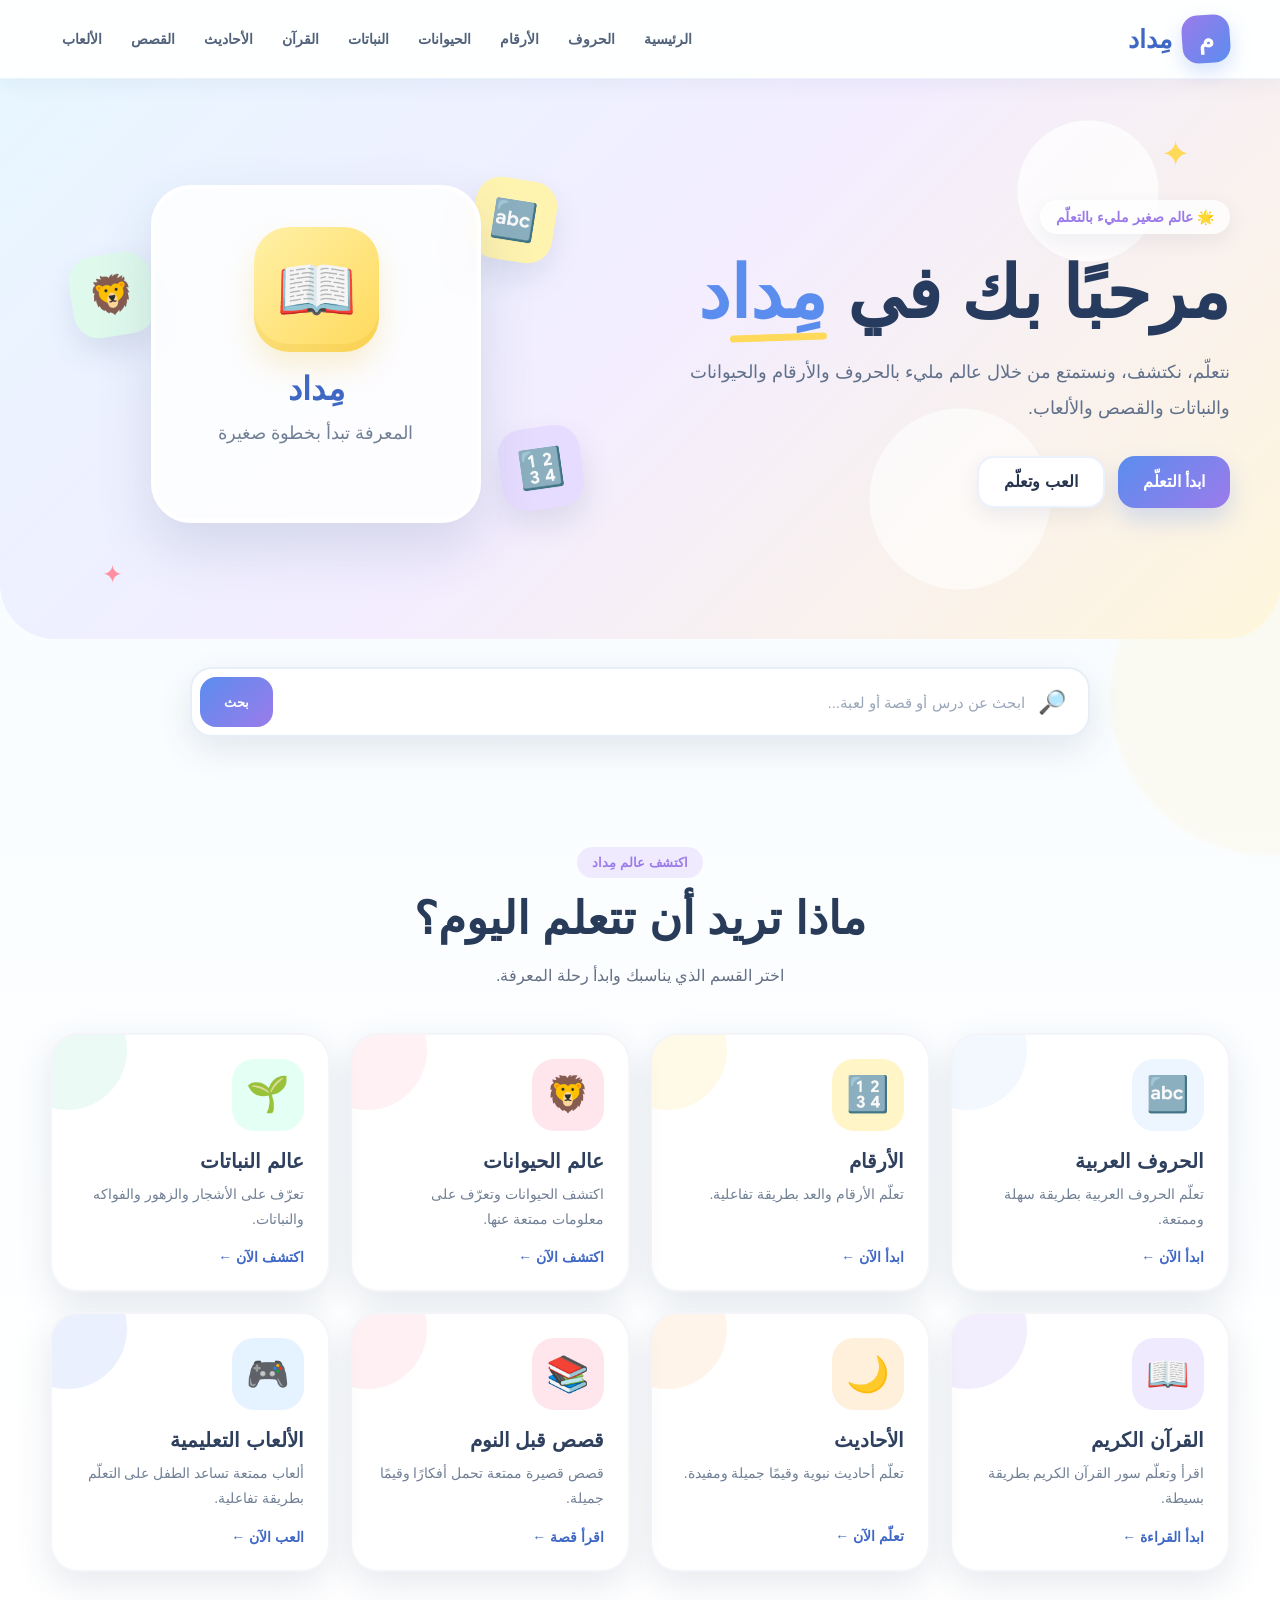
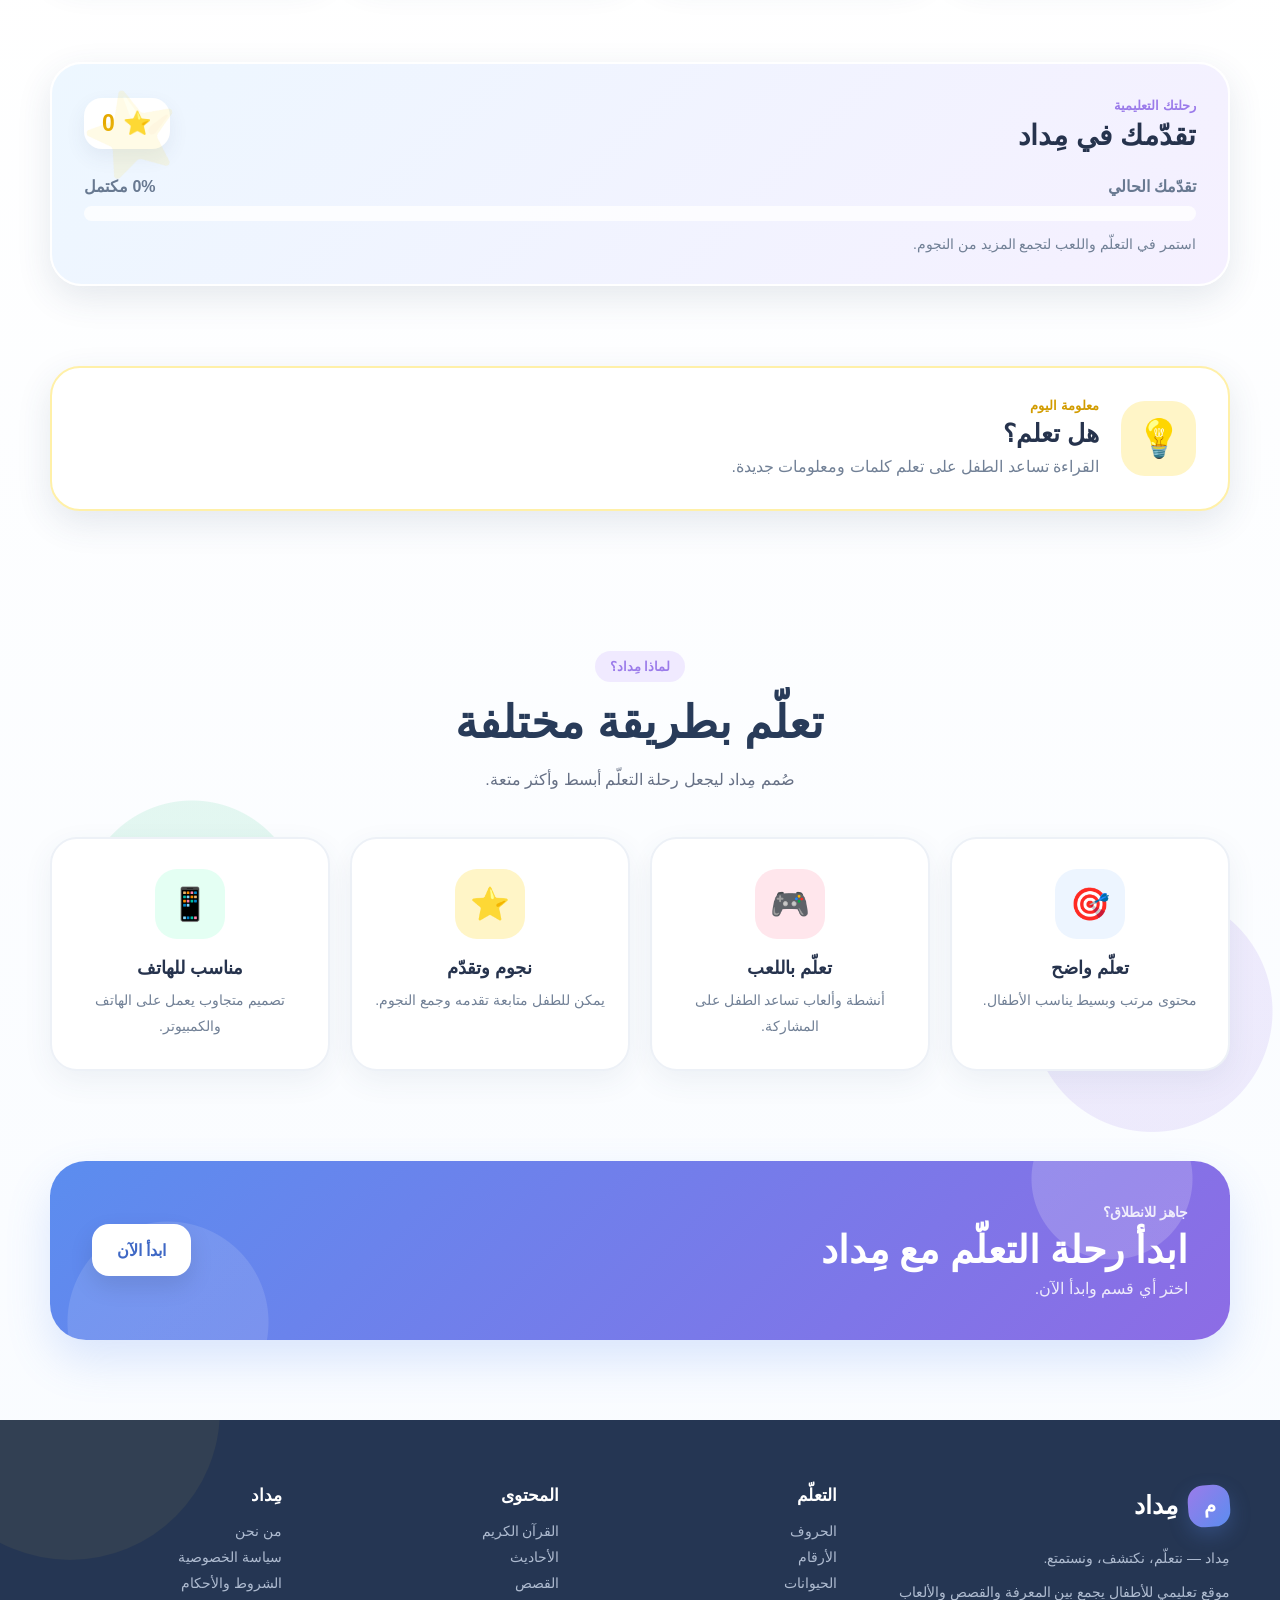
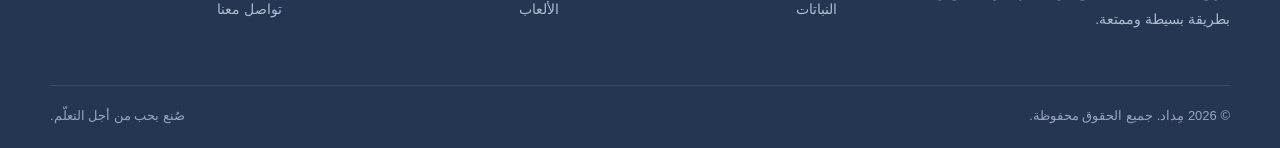
==== commit 0b2228a9: "Update canonical link and add Google AdSense script" ====
--- a/index.html
+++ b/index.html
@@ -17,7 +17,14 @@
     content="مِداد, تعليم الأطفال, الحروف العربية, الأرقام, الحيوانات, النباتات, القرآن, الأحاديث, قصص أطفال, ألعاب تعليمية"
   >
 
+  <meta name="author" content="مِداد">
+
+  <meta name="robots" content="index, follow">
+
   <meta name="theme-color" content="#6c63ff">
+
+  <!-- الرابط الرسمي الجديد للموقع -->
+  <link rel="canonical" href="https://ahmadmsoub130-ui.github.io/">
 
   <!-- Favicon -->
   <link rel="icon" type="image/svg+xml" href="favicon.svg">
@@ -25,8 +32,58 @@
   <!-- PWA Manifest -->
   <link rel="manifest" href="manifest.json">
 
+  <!-- Open Graph -->
+  <meta property="og:type" content="website">
+
+  <meta
+    property="og:title"
+    content="مِداد | موقع تعليمي للأطفال"
+  >
+
+  <meta
+    property="og:description"
+    content="نتعلّم، نكتشف، ونستمتع — عالم تعليمي للأطفال يضم الحروف والأرقام والحيوانات والنباتات والقصص والألعاب."
+  >
+
+  <meta
+    property="og:url"
+    content="https://ahmadmsoub130-ui.github.io/"
+  >
+
+  <meta
+    property="og:site_name"
+    content="مِداد"
+  >
+
+  <meta
+    property="og:locale"
+    content="ar_JO"
+  >
+
+  <!-- Twitter / X -->
+  <meta
+    name="twitter:card"
+    content="summary"
+  >
+
+  <meta
+    name="twitter:title"
+    content="مِداد | موقع تعليمي للأطفال"
+  >
+
+  <meta
+    name="twitter:description"
+    content="نتعلّم، نكتشف، ونستمتع مع مِداد."
+  >
+
   <!-- Main CSS -->
   <link rel="stylesheet" href="style.css">
+
+  <!-- Google AdSense -->
+  <script async
+    src="https://pagead2.googlesyndication.com/pagead/js/adsbygoogle.js?client=ca-pub-5670367419431361"
+    crossorigin="anonymous"></script>
+
 </head>
 
 <body>
@@ -119,6 +176,7 @@
 
         </div>
 
+
         <div class="hero-visual">
 
           <div class="hero-card hero-card-one">
@@ -163,7 +221,9 @@
 
         <div class="search-box">
 
-          <span class="search-icon">🔎</span>
+          <span class="search-icon">
+            🔎
+          </span>
 
           <input
             type="search"
@@ -201,7 +261,9 @@
 
         <div class="section-heading">
 
-          <span>اكتشف عالم مِداد</span>
+          <span>
+            اكتشف عالم مِداد
+          </span>
 
           <h2>
             ماذا تريد أن تتعلم اليوم؟
@@ -216,7 +278,6 @@
 
         <div class="cards-grid">
 
-          <!-- Letters -->
           <a href="letters.html" class="feature-card">
 
             <div class="card-icon">
@@ -225,7 +286,9 @@
 
             <div class="card-content">
 
-              <h3>الحروف العربية</h3>
+              <h3>
+                الحروف العربية
+              </h3>
 
               <p>
                 تعلّم الحروف العربية بطريقة سهلة وممتعة.
@@ -240,7 +303,6 @@
           </a>
 
 
-          <!-- Numbers -->
           <a href="numbers.html" class="feature-card">
 
             <div class="card-icon">
@@ -249,7 +311,9 @@
 
             <div class="card-content">
 
-              <h3>الأرقام</h3>
+              <h3>
+                الأرقام
+              </h3>
 
               <p>
                 تعلّم الأرقام والعد بطريقة تفاعلية.
@@ -264,7 +328,6 @@
           </a>
 
 
-          <!-- Animals -->
           <a href="animals.html" class="feature-card">
 
             <div class="card-icon">
@@ -273,7 +336,9 @@
 
             <div class="card-content">
 
-              <h3>عالم الحيوانات</h3>
+              <h3>
+                عالم الحيوانات
+              </h3>
 
               <p>
                 اكتشف الحيوانات وتعرّف على معلومات ممتعة عنها.
@@ -288,7 +353,6 @@
           </a>
 
 
-          <!-- Plants -->
           <a href="plants.html" class="feature-card">
 
             <div class="card-icon">
@@ -297,7 +361,9 @@
 
             <div class="card-content">
 
-              <h3>عالم النباتات</h3>
+              <h3>
+                عالم النباتات
+              </h3>
 
               <p>
                 تعرّف على الأشجار والزهور والفواكه والنباتات.
@@ -312,7 +378,6 @@
           </a>
 
 
-          <!-- Quran -->
           <a href="quran.html" class="feature-card">
 
             <div class="card-icon">
@@ -321,7 +386,9 @@
 
             <div class="card-content">
 
-              <h3>القرآن الكريم</h3>
+              <h3>
+                القرآن الكريم
+              </h3>
 
               <p>
                 اقرأ وتعلّم سور القرآن الكريم بطريقة بسيطة.
@@ -336,7 +403,6 @@
           </a>
 
 
-          <!-- Hadith -->
           <a href="hadith.html" class="feature-card">
 
             <div class="card-icon">
@@ -345,7 +411,9 @@
 
             <div class="card-content">
 
-              <h3>الأحاديث</h3>
+              <h3>
+                الأحاديث
+              </h3>
 
               <p>
                 تعلّم أحاديث نبوية وقيمًا جميلة ومفيدة.
@@ -360,7 +428,6 @@
           </a>
 
 
-          <!-- Stories -->
           <a href="stories.html" class="feature-card">
 
             <div class="card-icon">
@@ -369,7 +436,9 @@
 
             <div class="card-content">
 
-              <h3>قصص قبل النوم</h3>
+              <h3>
+                قصص قبل النوم
+              </h3>
 
               <p>
                 قصص قصيرة ممتعة تحمل أفكارًا وقيمًا جميلة.
@@ -384,7 +453,6 @@
           </a>
 
 
-          <!-- Games -->
           <a href="games.html" class="feature-card">
 
             <div class="card-icon">
@@ -393,7 +461,9 @@
 
             <div class="card-content">
 
-              <h3>الألعاب التعليمية</h3>
+              <h3>
+                الألعاب التعليمية
+              </h3>
 
               <p>
                 ألعاب ممتعة تساعد الطفل على التعلّم بطريقة تفاعلية.
@@ -438,8 +508,13 @@
             </div>
 
             <div class="stars-display">
+
               ⭐
-              <span id="starsCount">0</span>
+
+              <span id="starsCount">
+                0
+              </span>
+
             </div>
 
           </div>
@@ -669,8 +744,15 @@
         <div class="footer-about">
 
           <a href="index.html" class="footer-logo">
-            <span class="logo-icon">م</span>
-            <span>مِداد</span>
+
+            <span class="logo-icon">
+              م
+            </span>
+
+            <span>
+              مِداد
+            </span>
+
           </a>
 
           <p>
--- a/style.css
+++ b/style.css
@@ -1,29 +1,49 @@
 /* =========================================================
-   مِداد - التصميم الرئيسي
-   ========================================================= */
+   مِداد | تصميم أطفال حديث
+   يعمل مباشرة مع index.html الحالي
+========================================================= */
+
+:root {
+  --blue: #5b8def;
+  --blue-dark: #3f68c5;
+  --sky: #e9f7ff;
+
+  --yellow: #ffd95a;
+  --yellow-light: #fff5c7;
+
+  --pink: #ff8fa3;
+  --pink-light: #ffe6ec;
+
+  --green: #62d6a7;
+  --green-light: #e4fff3;
+
+  --purple: #9b7bea;
+  --purple-light: #f0eaff;
+
+  --orange: #ffad5c;
+  --orange-light: #fff0dc;
+
+  --text: #26334d;
+  --text-light: #667085;
+  --white: #ffffff;
+
+  --shadow: 0 12px 35px rgba(53, 76, 110, 0.12);
+  --shadow-hover: 0 18px 45px rgba(53, 76, 110, 0.18);
+
+  --radius: 28px;
+  --radius-small: 18px;
+
+  --container: 1180px;
+}
+
+/* =========================================================
+   RESET
+========================================================= */
 
 * {
-  box-sizing: border-box;
   margin: 0;
   padding: 0;
-}
-
-:root {
-  --primary: #6c63ff;
-  --primary-dark: #5148d8;
-  --secondary: #ffb703;
-  --green: #36c98f;
-  --blue: #4dabf7;
-  --pink: #ff7aa8;
-  --orange: #ff9f43;
-  --purple: #9b5de5;
-  --text: #263238;
-  --muted: #68737d;
-  --white: #ffffff;
-  --background: #f7f9ff;
-  --border: #e7e9f5;
-  --shadow: 0 12px 35px rgba(43, 48, 90, 0.10);
-  --radius: 24px;
+  box-sizing: border-box;
 }
 
 html {
@@ -31,16 +51,50 @@
 }
 
 body {
+  direction: rtl;
   font-family:
-    "Tahoma",
+    "Tajawal",
+    "Cairo",
     "Arial",
     sans-serif;
 
-  direction: rtl;
-  background: var(--background);
   color: var(--text);
-  line-height: 1.7;
+
+  background:
+    radial-gradient(circle at 8% 8%, rgba(255, 217, 90, 0.25) 0 70px, transparent 71px),
+    radial-gradient(circle at 92% 14%, rgba(255, 143, 163, 0.18) 0 100px, transparent 101px),
+    radial-gradient(circle at 15% 75%, rgba(98, 214, 167, 0.16) 0 110px, transparent 111px),
+    radial-gradient(circle at 90% 78%, rgba(155, 123, 234, 0.14) 0 120px, transparent 121px),
+    linear-gradient(180deg, #f5fbff 0%, #ffffff 45%, #f8fbff 100%);
+
   min-height: 100vh;
+  overflow-x: hidden;
+}
+
+body::before,
+body::after {
+  content: "";
+  position: fixed;
+  z-index: -1;
+  border-radius: 50%;
+  pointer-events: none;
+  filter: blur(2px);
+}
+
+body::before {
+  width: 280px;
+  height: 280px;
+  background: rgba(91, 141, 239, 0.08);
+  top: 20%;
+  left: -120px;
+}
+
+body::after {
+  width: 320px;
+  height: 320px;
+  background: rgba(255, 217, 90, 0.08);
+  bottom: 5%;
+  right: -150px;
 }
 
 a {
@@ -53,1011 +107,1627 @@
   font-family: inherit;
 }
 
+button {
+  cursor: pointer;
+}
+
+img {
+  max-width: 100%;
+  display: block;
+}
+
+/* =========================================================
+   CONTAINER
+========================================================= */
+
+.container {
+  width: min(100% - 36px, var(--container));
+  margin-inline: auto;
+}
+
 /* =========================================================
    HEADER
-   ========================================================= */
-
-.top-header {
-  width: 100%;
-  min-height: 82px;
-  background: rgba(255, 255, 255, 0.96);
-  border-bottom: 1px solid var(--border);
+========================================================= */
+
+.site-header {
+  position: sticky;
+  top: 0;
+  z-index: 1000;
+
+  background: rgba(255, 255, 255, 0.88);
+  backdrop-filter: blur(18px);
+
+  border-bottom: 1px solid rgba(91, 141, 239, 0.1);
+
+  box-shadow: 0 4px 20px rgba(40, 65, 100, 0.06);
+}
+
+.header-inner {
+  min-height: 78px;
+
   display: flex;
   align-items: center;
   justify-content: space-between;
-  padding: 12px 5%;
-  position: sticky;
-  top: 0;
-  z-index: 1000;
-  backdrop-filter: blur(15px);
-}
-
-.logo-area {
-  display: flex;
+
+  gap: 25px;
+}
+
+/* =========================================================
+   LOGO
+========================================================= */
+
+.logo {
+  display: inline-flex;
   align-items: center;
-  gap: 12px;
+  gap: 10px;
+
+  font-weight: 900;
+  font-size: 25px;
+
+  white-space: nowrap;
 }
 
 .logo-icon {
-  width: 52px;
-  height: 52px;
-  border-radius: 18px;
-  background: linear-gradient(
-    135deg,
-    var(--primary),
-    #8c83ff
-  );
+  width: 48px;
+  height: 48px;
+
+  display: grid;
+  place-items: center;
+
+  border-radius: 16px;
+
   color: white;
+
+  background:
+    linear-gradient(135deg, var(--purple), var(--blue));
+
+  box-shadow: 0 8px 20px rgba(91, 141, 239, 0.25);
+
+  transform: rotate(-4deg);
+}
+
+.logo-text {
+  color: var(--blue-dark);
+}
+
+/* =========================================================
+   NAVIGATION
+========================================================= */
+
+.main-nav {
   display: flex;
   align-items: center;
   justify-content: center;
-  font-size: 29px;
-  font-weight: bold;
-  box-shadow: 0 8px 20px rgba(108, 99, 255, 0.25);
-}
-
-.logo-area h1 {
-  font-size: 24px;
-  line-height: 1.2;
-}
-
-.logo-area p {
-  color: var(--muted);
-  font-size: 12px;
-}
-
-nav {
-  display: flex;
-  align-items: center;
+
   gap: 5px;
-}
-
-nav a {
-  padding: 10px 13px;
-  border-radius: 13px;
+  flex-wrap: wrap;
+}
+
+.main-nav a {
+  position: relative;
+
+  padding: 10px 12px;
+
+  border-radius: 14px;
+
+  color: #52627b;
+
   font-size: 14px;
-  font-weight: bold;
-  color: #515866;
-  transition: 0.25s ease;
-}
-
-nav a:hover,
-nav a.active {
-  background: #eeedff;
-  color: var(--primary);
-}
-
-.menu-button {
+  font-weight: 800;
+
+  transition:
+    transform 0.2s ease,
+    background 0.2s ease,
+    color 0.2s ease;
+}
+
+.main-nav a:hover {
+  color: var(--blue-dark);
+  background: #edf5ff;
+  transform: translateY(-2px);
+}
+
+.menu-toggle {
   display: none;
+
   border: 0;
-  background: #eeedff;
-  color: var(--primary);
+
   width: 46px;
   height: 46px;
-  border-radius: 14px;
+
+  border-radius: 15px;
+
+  background: #edf5ff;
+  color: var(--blue-dark);
+
   font-size: 24px;
-  cursor: pointer;
 }
 
 /* =========================================================
    HERO
-   ========================================================= */
+========================================================= */
 
 .hero {
-  max-width: 1250px;
-  margin: 30px auto 0;
-  min-height: 440px;
-  border-radius: 34px;
-  padding: 55px 6%;
+  position: relative;
+  overflow: hidden;
+
+  padding: 80px 0 90px;
+
   background:
-    radial-gradient(
-      circle at 15% 15%,
-      rgba(255, 255, 255, 0.45),
-      transparent 25%
-    ),
-    linear-gradient(
-      135deg,
-      #766df5,
-      #8b82ff 50%,
-      #5b9df6
-    );
-  color: white;
+    radial-gradient(circle at 85% 20%, rgba(255,255,255,0.75) 0 70px, transparent 71px),
+    radial-gradient(circle at 75% 75%, rgba(255,255,255,0.6) 0 90px, transparent 91px),
+    linear-gradient(135deg, #e7f6ff 0%, #f3edff 50%, #fff6dc 100%);
+
+  border-bottom-left-radius: 55px;
+  border-bottom-right-radius: 55px;
+}
+
+.hero::before {
+  content: "✦";
+  position: absolute;
+
+  top: 55px;
+  right: 7%;
+
+  font-size: 35px;
+  color: var(--yellow);
+
+  animation: floatStar 3s ease-in-out infinite;
+}
+
+.hero::after {
+  content: "✦";
+  position: absolute;
+
+  bottom: 50px;
+  left: 8%;
+
+  font-size: 25px;
+  color: var(--pink);
+
+  animation: floatStar 4s ease-in-out infinite reverse;
+}
+
+.hero-content {
   display: grid;
-  grid-template-columns: 1.1fr 0.9fr;
+  grid-template-columns: 1.05fr 0.95fr;
+
   align-items: center;
-  gap: 25px;
-  overflow: hidden;
+
+  gap: 60px;
+}
+
+.hero-text {
+  max-width: 650px;
+}
+
+.hero-badge {
+  display: inline-flex;
+  align-items: center;
+
+  padding: 9px 16px;
+
+  margin-bottom: 20px;
+
+  border-radius: 50px;
+
+  background: rgba(255,255,255,0.8);
+
+  color: var(--purple);
+
+  font-weight: 900;
+  font-size: 14px;
+
+  box-shadow: 0 7px 20px rgba(70,80,120,0.08);
+}
+
+.hero h1 {
+  font-size: clamp(42px, 6vw, 72px);
+
+  line-height: 1.1;
+
+  font-weight: 950;
+
+  margin-bottom: 20px;
+
+  color: #263b5d;
+}
+
+.hero h1 span {
+  display: inline-block;
+
+  color: var(--blue);
+
   position: relative;
-  box-shadow: var(--shadow);
-}
-
-.hero-content {
-  position: relative;
-  z-index: 3;
-}
-
-.hero-badge {
-  display: inline-block;
-  background: rgba(255, 255, 255, 0.18);
-  border: 1px solid rgba(255, 255, 255, 0.25);
-  padding: 8px 15px;
-  border-radius: 50px;
-  font-size: 13px;
-  margin-bottom: 15px;
-}
-
-.hero h2 {
-  font-size: clamp(38px, 5vw, 66px);
-  line-height: 1.15;
-  margin-bottom: 18px;
-}
-
-.hero h2 span {
-  color: #ffe082;
+}
+
+.hero h1 span::after {
+  content: "";
+
+  position: absolute;
+
+  right: 0;
+  bottom: -7px;
+
+  width: 75%;
+  height: 7px;
+
+  border-radius: 10px;
+
+  background: var(--yellow);
+
+  transform: rotate(-2deg);
 }
 
 .hero p {
-  max-width: 650px;
+  max-width: 590px;
+
+  color: #60708b;
+
   font-size: 18px;
-  color: rgba(255, 255, 255, 0.94);
-  margin-bottom: 28px;
-}
+  line-height: 2;
+
+  margin-bottom: 30px;
+}
+
+/* =========================================================
+   HERO BUTTONS
+========================================================= */
 
 .hero-buttons {
   display: flex;
-  gap: 12px;
   flex-wrap: wrap;
-}
-
-.primary-button,
-.secondary-button,
-.cta-button {
+
+  gap: 13px;
+}
+
+.btn {
   display: inline-flex;
   align-items: center;
   justify-content: center;
+
   min-height: 52px;
-  padding: 12px 25px;
+
+  padding: 0 25px;
+
   border-radius: 17px;
-  font-weight: bold;
-  transition: 0.25s ease;
-}
-
-.primary-button {
+
+  font-weight: 900;
+
+  transition:
+    transform 0.2s ease,
+    box-shadow 0.2s ease;
+}
+
+.btn:hover {
+  transform: translateY(-4px);
+}
+
+.btn-primary {
+  color: white;
+
+  background: linear-gradient(135deg, var(--blue), var(--purple));
+
+  box-shadow: 0 12px 25px rgba(91, 141, 239, 0.25);
+}
+
+.btn-secondary {
+  color: var(--text);
+
   background: white;
-  color: var(--primary);
-}
-
-.secondary-button {
-  background: rgba(255, 255, 255, 0.14);
-  color: white;
-  border: 1px solid rgba(255, 255, 255, 0.35);
-}
-
-.primary-button:hover,
-.secondary-button:hover,
-.cta-button:hover {
-  transform: translateY(-3px);
-}
-
-.hero-character {
-  min-height: 330px;
+
+  border: 2px solid rgba(91, 141, 239, 0.12);
+
+  box-shadow: 0 8px 20px rgba(50,70,100,0.08);
+}
+
+.btn-light {
+  background: white;
+  color: var(--blue-dark);
+
+  box-shadow: 0 10px 25px rgba(0,0,0,0.1);
+}
+
+/* =========================================================
+   HERO VISUAL
+========================================================= */
+
+.hero-visual {
+  min-height: 390px;
+
   position: relative;
+
+  display: grid;
+  place-items: center;
+}
+
+.hero-main-card {
+  width: min(330px, 80%);
+
+  padding: 38px 25px;
+
+  text-align: center;
+
+  background: rgba(255,255,255,0.82);
+
+  border: 4px solid white;
+
+  border-radius: 40px;
+
+  box-shadow: 0 25px 55px rgba(65,85,125,0.16);
+
+  backdrop-filter: blur(10px);
+
+  animation: floating 5s ease-in-out infinite;
+}
+
+.hero-book {
+  width: 125px;
+  height: 125px;
+
+  display: grid;
+  place-items: center;
+
+  margin: 0 auto 18px;
+
+  border-radius: 35px;
+
+  background:
+    linear-gradient(135deg, #fff1a8, #ffd95a);
+
+  font-size: 65px;
+
+  box-shadow:
+    inset 0 -8px 0 rgba(220,170,30,0.15),
+    0 15px 30px rgba(230,180,40,0.2);
+}
+
+.hero-main-card h2 {
+  font-size: 32px;
+  color: var(--blue-dark);
+
+  margin-bottom: 7px;
+}
+
+.hero-main-card p {
+  color: #718096;
+}
+
+.hero-card {
+  position: absolute;
+
+  width: 82px;
+  height: 82px;
+
+  display: grid;
+  place-items: center;
+
+  border-radius: 25px;
+
+  font-size: 37px;
+
+  background: white;
+
+  box-shadow: 0 15px 30px rgba(65,85,125,0.13);
+
+  animation: floating 4s ease-in-out infinite;
+}
+
+.hero-card-one {
+  top: 20px;
+  right: 5%;
+
+  background: #fff3b0;
+
+  transform: rotate(9deg);
+}
+
+.hero-card-two {
+  bottom: 40px;
+  right: 0;
+
+  background: #e6dcff;
+
+  transform: rotate(-8deg);
+
+  animation-delay: 1s;
+}
+
+.hero-card-three {
+  top: 95px;
+  left: 4%;
+
+  background: #dff9ed;
+
+  transform: rotate(-9deg);
+
+  animation-delay: 0.5s;
+}
+
+/* =========================================================
+   SEARCH
+========================================================= */
+
+.search-section {
+  padding: 28px 0;
+}
+
+.search-box {
   display: flex;
   align-items: center;
-  justify-content: center;
-}
-
-.character {
-  font-size: 180px;
-  position: relative;
-  z-index: 4;
-  filter: drop-shadow(
-    0 20px 15px rgba(0, 0, 0, 0.12)
-  );
-  animation: floating 3s ease-in-out infinite;
-}
-
-.book {
-  position: absolute;
-  bottom: 25px;
-  font-size: 95px;
-  z-index: 5;
-  transform: rotate(-8deg);
-}
-
-.sun {
-  position: absolute;
-  top: 10px;
-  right: 30px;
-  font-size: 65px;
-  animation: spinSlow 15s linear infinite;
-}
-
-.cloud {
-  position: absolute;
-  font-size: 65px;
-  opacity: 0.85;
-}
-
-.cloud-one {
-  left: 15px;
-  top: 55px;
-}
-
-.cloud-two {
-  right: 100px;
-  bottom: 45px;
-}
-
-/* =========================================================
-   SEARCH
-   ========================================================= */
-
-.search-section {
+
   max-width: 900px;
-  margin: 30px auto 0;
-  padding: 0 20px;
-}
-
-.search-box {
+
+  margin: auto;
+
+  padding: 8px;
+
   background: white;
-  border: 1px solid var(--border);
+
+  border-radius: 22px;
+
+  border: 2px solid #e8eef7;
+
   box-shadow: var(--shadow);
-  min-height: 62px;
-  border-radius: 20px;
-  display: flex;
-  align-items: center;
-  gap: 12px;
-  padding: 0 20px;
-}
-
-.search-box span {
+}
+
+.search-icon {
+  padding: 0 13px;
+
   font-size: 23px;
 }
 
 .search-box input {
+  flex: 1;
+
+  min-width: 0;
+
+  height: 50px;
+
   border: 0;
-  outline: none;
-  width: 100%;
-  font-size: 16px;
+  outline: 0;
+
+  color: var(--text);
+
   background: transparent;
-  color: var(--text);
+
+  font-size: 15px;
+}
+
+.search-box input::placeholder {
+  color: #9aa7ba;
+}
+
+.search-button {
+  height: 50px;
+
+  padding: 0 24px;
+
+  border: 0;
+
+  border-radius: 16px;
+
+  color: white;
+
+  background: linear-gradient(135deg, var(--blue), var(--purple));
+
+  font-weight: 900;
 }
 
 .search-results {
-  display: none;
-  background: white;
-  margin-top: 8px;
-  border-radius: 18px;
-  padding: 10px;
-  box-shadow: var(--shadow);
-  border: 1px solid var(--border);
-}
-
-.search-results.show {
-  display: block;
-}
-
-.search-result {
-  display: block;
-  padding: 12px 15px;
-  border-radius: 12px;
-}
-
-.search-result:hover {
-  background: #f3f2ff;
-}
-
-/* =========================================================
-   SECTIONS
-   ========================================================= */
-
-.content-section,
-.features-section,
-.progress-section,
-.daily-section,
-.cta-section {
-  max-width: 1250px;
-  margin: 70px auto 0;
-  padding: 0 20px;
+  max-width: 900px;
+  margin: 12px auto 0;
+}
+
+/* =========================================================
+   SECTION HEADINGS
+========================================================= */
+
+.sections-section,
+.features-section {
+  padding: 70px 0;
 }
 
 .section-heading {
-  display: flex;
-  align-items: center;
-  gap: 14px;
-  margin-bottom: 25px;
+  text-align: center;
+
+  max-width: 700px;
+
+  margin: 0 auto 42px;
 }
 
 .section-heading > span {
-  width: 55px;
-  height: 55px;
-  display: flex;
-  align-items: center;
-  justify-content: center;
-  border-radius: 18px;
-  background: #eeedff;
-  font-size: 27px;
+  display: inline-block;
+
+  padding: 8px 15px;
+
+  margin-bottom: 12px;
+
+  border-radius: 50px;
+
+  color: var(--purple);
+
+  background: var(--purple-light);
+
+  font-size: 13px;
+  font-weight: 900;
 }
 
 .section-heading h2 {
-  font-size: 28px;
-  margin-bottom: 2px;
+  font-size: clamp(30px, 4vw, 45px);
+
+  line-height: 1.3;
+
+  color: #283b59;
+
+  margin-bottom: 12px;
 }
 
 .section-heading p {
-  color: var(--muted);
-  font-size: 14px;
-}
-
-/* =========================================================
-   LEARNING CARDS
-   ========================================================= */
+  color: var(--text-light);
+
+  line-height: 1.9;
+}
+
+/* =========================================================
+   MAIN CARDS
+========================================================= */
 
 .cards-grid {
   display: grid;
+
   grid-template-columns: repeat(4, 1fr);
-  gap: 18px;
-}
-
-.learning-card {
-  min-height: 220px;
+
+  gap: 20px;
+}
+
+.feature-card {
+  position: relative;
+
+  overflow: hidden;
+
+  min-height: 255px;
+
+  padding: 24px;
+
+  border-radius: var(--radius);
+
   background: white;
-  border: 1px solid var(--border);
-  border-radius: var(--radius);
-  padding: 22px;
-  display: flex;
-  flex-direction: column;
-  justify-content: space-between;
-  box-shadow: 0 8px 25px rgba(43, 48, 90, 0.06);
+
+  border: 2px solid rgba(100,120,150,0.07);
+
+  box-shadow: var(--shadow);
+
   transition:
     transform 0.25s ease,
     box-shadow 0.25s ease;
+}
+
+.feature-card::before {
+  content: "";
+
+  position: absolute;
+
+  top: -45px;
+  left: -45px;
+
+  width: 120px;
+  height: 120px;
+
+  border-radius: 50%;
+
+  background: rgba(91,141,239,0.07);
+}
+
+.feature-card:hover {
+  transform: translateY(-9px);
+
+  box-shadow: var(--shadow-hover);
+}
+
+.feature-card:nth-child(2)::before {
+  background: rgba(255,217,90,0.14);
+}
+
+.feature-card:nth-child(3)::before {
+  background: rgba(255,143,163,0.12);
+}
+
+.feature-card:nth-child(4)::before {
+  background: rgba(98,214,167,0.13);
+}
+
+.feature-card:nth-child(5)::before {
+  background: rgba(155,123,234,0.13);
+}
+
+.feature-card:nth-child(6)::before {
+  background: rgba(255,173,92,0.13);
+}
+
+.feature-card:nth-child(7)::before {
+  background: rgba(255,143,163,0.13);
+}
+
+.feature-card:nth-child(8)::before {
+  background: rgba(91,141,239,0.13);
+}
+
+.card-icon {
+  width: 72px;
+  height: 72px;
+
+  display: grid;
+  place-items: center;
+
+  margin-bottom: 18px;
+
+  border-radius: 22px;
+
+  background: #edf5ff;
+
+  font-size: 35px;
+
+  transition: transform 0.25s ease;
+}
+
+.feature-card:hover .card-icon {
+  transform: rotate(-6deg) scale(1.08);
+}
+
+.feature-card:nth-child(2) .card-icon {
+  background: var(--yellow-light);
+}
+
+.feature-card:nth-child(3) .card-icon {
+  background: var(--pink-light);
+}
+
+.feature-card:nth-child(4) .card-icon {
+  background: var(--green-light);
+}
+
+.feature-card:nth-child(5) .card-icon {
+  background: var(--purple-light);
+}
+
+.feature-card:nth-child(6) .card-icon {
+  background: var(--orange-light);
+}
+
+.feature-card:nth-child(7) .card-icon {
+  background: var(--pink-light);
+}
+
+.feature-card:nth-child(8) .card-icon {
+  background: #e5f2ff;
+}
+
+.card-content h3 {
+  font-size: 20px;
+
+  color: #2e405e;
+
+  margin-bottom: 9px;
+}
+
+.card-content p {
+  color: #718096;
+
+  line-height: 1.8;
+
+  font-size: 14px;
+
+  min-height: 50px;
+}
+
+.card-link {
+  display: inline-block;
+
+  margin-top: 17px;
+
+  color: var(--blue-dark);
+
+  font-size: 14px;
+  font-weight: 900;
+}
+
+/* =========================================================
+   PROGRESS
+========================================================= */
+
+.progress-section {
+  padding: 20px 0 70px;
+}
+
+.progress-card {
+  position: relative;
   overflow: hidden;
-  position: relative;
-}
-
-.learning-card::after {
-  content: "";
-  width: 100px;
-  height: 100px;
-  border-radius: 50%;
+
+  padding: 32px;
+
+  border-radius: 32px;
+
+  background:
+    linear-gradient(135deg, #edf7ff, #f5f0ff);
+
+  border: 2px solid white;
+
+  box-shadow: var(--shadow);
+}
+
+.progress-card::after {
+  content: "⭐";
+
   position: absolute;
-  left: -35px;
-  bottom: -35px;
-  opacity: 0.08;
-}
-
-.learning-card:hover {
-  transform: translateY(-7px);
-  box-shadow: var(--shadow);
-}
-
-.card-icon {
-  width: 68px;
-  height: 68px;
-  border-radius: 20px;
+
+  left: 30px;
+  top: 22px;
+
+  opacity: 0.12;
+
+  font-size: 80px;
+
+  transform: rotate(-15deg);
+}
+
+.progress-header {
+  display: flex;
+
+  justify-content: space-between;
+  align-items: center;
+
+  gap: 20px;
+
+  margin-bottom: 25px;
+}
+
+.small-label {
+  color: var(--purple);
+
+  font-size: 13px;
+  font-weight: 900;
+}
+
+.progress-header h2 {
+  margin-top: 5px;
+
+  font-size: 28px;
+}
+
+.stars-display {
   display: flex;
   align-items: center;
-  justify-content: center;
-  font-size: 31px;
-  font-weight: bold;
-  margin-bottom: 16px;
-}
-
-.card-content {
-  position: relative;
-  z-index: 2;
-}
-
-.card-content h3 {
-  font-size: 19px;
-  margin-bottom: 5px;
-}
-
-.card-content p {
-  color: var(--muted);
-  font-size: 13px;
-  min-height: 44px;
-}
-
-.card-link {
-  display: inline-block;
-  color: var(--primary);
-  font-size: 13px;
-  font-weight: bold;
-  margin-top: 10px;
-}
-
-/* Card colors */
-
-.letters-card .card-icon {
-  background: #eeedff;
-  color: var(--primary);
-}
-
-.numbers-card .card-icon {
-  background: #fff3d6;
-  color: #d88c00;
-}
-
-.animals-card .card-icon {
-  background: #e7f9f1;
-}
-
-.plants-card .card-icon {
-  background: #e6f7df;
-}
-
-.quran-card .card-icon {
-  background: #e6f0ff;
-}
-
-.hadith-card .card-icon {
-  background: #f1e8ff;
-}
-
-.stories-card .card-icon {
-  background: #ffe8f0;
-}
-
-.games-card .card-icon {
-  background: #fff0df;
-}
-
-/* =========================================================
-   PROGRESS
-   ========================================================= */
-
-.progress-card {
+  gap: 8px;
+
+  padding: 12px 18px;
+
+  border-radius: 18px;
+
   background: white;
-  border: 1px solid var(--border);
-  border-radius: 28px;
-  padding: 25px;
+
+  color: #e5a900;
+
+  font-size: 23px;
+
+  box-shadow: 0 8px 20px rgba(60,80,110,0.08);
+}
+
+.stars-display span {
+  font-weight: 900;
+}
+
+.progress-info {
+  display: flex;
+  justify-content: space-between;
+
+  color: #687991;
+
+  font-weight: 800;
+
+  margin-bottom: 10px;
+}
+
+.progress-bar {
+  height: 15px;
+
+  overflow: hidden;
+
+  border-radius: 50px;
+
+  background: rgba(255,255,255,0.8);
+}
+
+.progress-fill {
+  height: 100%;
+
+  border-radius: inherit;
+
+  background:
+    linear-gradient(90deg, var(--blue), var(--purple));
+
+  transition: width 0.5s ease;
+}
+
+.progress-card > p {
+  margin-top: 15px;
+
+  color: #718096;
+
+  font-size: 14px;
+}
+
+/* =========================================================
+   DAILY
+========================================================= */
+
+.daily-section {
+  padding: 10px 0 70px;
+}
+
+.daily-card {
   display: flex;
   align-items: center;
-  gap: 20px;
+
+  gap: 22px;
+
+  padding: 28px 32px;
+
+  border-radius: 30px;
+
+  background: white;
+
+  border: 2px solid #fff0a8;
+
   box-shadow: var(--shadow);
 }
 
-.progress-icon {
-  min-width: 75px;
+.daily-icon {
+  flex: 0 0 auto;
+
+  width: 75px;
   height: 75px;
+
+  display: grid;
+  place-items: center;
+
   border-radius: 24px;
-  background: #fff3d6;
-  display: flex;
-  align-items: center;
-  justify-content: center;
+
+  background: var(--yellow-light);
+
   font-size: 37px;
 }
 
-.progress-info {
-  flex: 1;
-}
-
-.progress-info h2 {
-  font-size: 21px;
-}
-
-.progress-info p {
-  color: var(--muted);
+.daily-card span {
+  color: #d29c00;
+
   font-size: 13px;
-  margin-bottom: 12px;
-}
-
-.progress-bar {
-  width: 100%;
-  height: 13px;
-  background: #eceef5;
-  border-radius: 50px;
-  overflow: hidden;
-}
-
-.progress-fill {
-  height: 100%;
-  width: 0%;
-  border-radius: inherit;
-  background: linear-gradient(
-    90deg,
-    var(--primary),
-    #9b93ff
-  );
-  transition: width 0.8s ease;
-}
-
-#progressText {
-  display: inline-block;
-  margin-top: 7px;
-  color: var(--primary);
-  font-size: 12px;
-  font-weight: bold;
-}
-
-/* =========================================================
-   DAILY
-   ========================================================= */
-
-.daily-card {
-  background:
-    linear-gradient(
-      135deg,
-      #fffaf0,
-      #fff4d9
-    );
-  border: 1px solid #f4e6bd;
-  border-radius: 28px;
-  padding: 30px;
-  display: flex;
-  align-items: center;
-  gap: 20px;
-}
-
-.daily-icon {
-  min-width: 75px;
-  height: 75px;
-  border-radius: 25px;
-  background: white;
-  display: flex;
-  align-items: center;
-  justify-content: center;
-  font-size: 36px;
-  box-shadow: 0 7px 20px rgba(0, 0, 0, 0.06);
-}
-
-.small-title {
-  font-size: 12px;
-  color: #a47719;
-  font-weight: bold;
+  font-weight: 900;
 }
 
 .daily-card h2 {
-  font-size: 22px;
-  margin: 3px 0;
+  margin: 5px 0;
+
+  font-size: 25px;
 }
 
 .daily-card p {
-  color: #665b42;
+  color: #718096;
+
+  line-height: 1.8;
 }
 
 /* =========================================================
    FEATURES
-   ========================================================= */
+========================================================= */
 
 .features-grid {
   display: grid;
+
   grid-template-columns: repeat(4, 1fr);
-  gap: 18px;
-}
-
-.feature {
+
+  gap: 20px;
+}
+
+.simple-feature {
   text-align: center;
+
+  padding: 30px 22px;
+
+  border-radius: 27px;
+
   background: white;
-  border: 1px solid var(--border);
-  border-radius: 24px;
-  padding: 28px 18px;
-}
-
-.feature > div {
-  width: 68px;
-  height: 68px;
-  margin: 0 auto 15px;
-  border-radius: 21px;
-  background: #f0efff;
-  display: flex;
-  align-items: center;
-  justify-content: center;
+
+  border: 2px solid #edf1f7;
+
+  box-shadow: 0 10px 30px rgba(60,80,110,0.07);
+
+  transition: transform 0.2s ease;
+}
+
+.simple-feature:hover {
+  transform: translateY(-7px);
+}
+
+.simple-feature-icon {
+  width: 70px;
+  height: 70px;
+
+  display: grid;
+  place-items: center;
+
+  margin: 0 auto 18px;
+
+  border-radius: 22px;
+
+  background: #edf5ff;
+
   font-size: 32px;
 }
 
-.feature h3 {
-  font-size: 17px;
-  margin-bottom: 5px;
-}
-
-.feature p {
-  color: var(--muted);
-  font-size: 13px;
+.simple-feature:nth-child(2) .simple-feature-icon {
+  background: var(--pink-light);
+}
+
+.simple-feature:nth-child(3) .simple-feature-icon {
+  background: var(--yellow-light);
+}
+
+.simple-feature:nth-child(4) .simple-feature-icon {
+  background: var(--green-light);
+}
+
+.simple-feature h3 {
+  font-size: 18px;
+
+  margin-bottom: 9px;
+}
+
+.simple-feature p {
+  color: #718096;
+
+  font-size: 14px;
+
+  line-height: 1.8;
 }
 
 /* =========================================================
    CTA
-   ========================================================= */
+========================================================= */
+
+.cta-section {
+  padding: 20px 0 80px;
+}
 
 .cta-card {
-  border-radius: 30px;
-  padding: 35px 40px;
-  background:
-    linear-gradient(
-      135deg,
-      #25274b,
-      #3b3e72
-    );
-  color: white;
+  position: relative;
+  overflow: hidden;
+
   display: flex;
   align-items: center;
   justify-content: space-between;
-  gap: 20px;
-}
-
-.cta-text span {
-  color: #ffe082;
-  font-weight: bold;
-  font-size: 13px;
-}
-
-.cta-text h2 {
-  font-size: 31px;
-  margin: 5px 0;
-}
-
-.cta-text p {
-  color: rgba(255, 255, 255, 0.75);
-}
-
-.cta-button {
-  background: white;
-  color: var(--primary);
-  white-space: nowrap;
+
+  gap: 25px;
+
+  padding: 42px;
+
+  border-radius: 36px;
+
+  color: white;
+
+  background:
+    radial-gradient(circle at 90% 10%, rgba(255,255,255,0.18) 0 80px, transparent 81px),
+    radial-gradient(circle at 10% 90%, rgba(255,255,255,0.12) 0 100px, transparent 101px),
+    linear-gradient(135deg, #5b8def, #8d6ce5);
+
+  box-shadow: 0 20px 45px rgba(91,141,239,0.2);
+}
+
+.cta-card span {
+  opacity: 0.85;
+
+  font-size: 14px;
+  font-weight: 900;
+}
+
+.cta-card h2 {
+  font-size: clamp(26px, 4vw, 38px);
+
+  margin: 7px 0;
+}
+
+.cta-card p {
+  opacity: 0.85;
+}
+
+.cta-card .btn {
+  flex: 0 0 auto;
 }
 
 /* =========================================================
    FOOTER
-   ========================================================= */
-
-footer {
-  margin-top: 80px;
-  background: #202238;
+========================================================= */
+
+.site-footer {
+  position: relative;
+
+  padding: 65px 0 25px;
+
+  background: #253653;
+
+  color: #dce6f5;
+
+  overflow: hidden;
+}
+
+.site-footer::before {
+  content: "";
+
+  position: absolute;
+
+  width: 300px;
+  height: 300px;
+
+  top: -160px;
+  left: -80px;
+
+  border-radius: 50%;
+
+  background: rgba(255,217,90,0.06);
+}
+
+.footer-grid {
+  display: grid;
+
+  grid-template-columns: 1.5fr repeat(3, 1fr);
+
+  gap: 45px;
+
+  padding-bottom: 45px;
+}
+
+.footer-logo {
+  display: inline-flex;
+
+  align-items: center;
+
+  gap: 10px;
+
+  margin-bottom: 18px;
+
   color: white;
-}
-
-.footer-main {
-  max-width: 1250px;
-  margin: auto;
-  padding: 50px 20px;
-  display: grid;
-  grid-template-columns: 2fr 1fr 1fr;
-  gap: 50px;
-}
-
-.footer-brand {
-  display: flex;
-  align-items: center;
-  gap: 13px;
-}
-
-.footer-logo {
-  width: 55px;
-  height: 55px;
-  border-radius: 18px;
-  background: var(--primary);
-  display: flex;
-  align-items: center;
-  justify-content: center;
-  font-size: 28px;
-  font-weight: bold;
-}
-
-.footer-brand h2 {
-  font-size: 22px;
-}
-
-.footer-brand p {
-  color: #aeb1c4;
-  font-size: 13px;
+
+  font-size: 25px;
+
+  font-weight: 900;
+}
+
+.footer-logo .logo-icon {
+  width: 42px;
+  height: 42px;
+
+  font-size: 20px;
+}
+
+.footer-about p {
+  max-width: 390px;
+
+  color: #aebbd0;
+
+  line-height: 1.9;
+
+  font-size: 14px;
+
+  margin-bottom: 8px;
 }
 
 .footer-links {
   display: flex;
   flex-direction: column;
-  gap: 7px;
+
+  gap: 10px;
 }
 
 .footer-links h3 {
+  color: white;
+
   margin-bottom: 7px;
-  font-size: 16px;
+
+  font-size: 17px;
 }
 
 .footer-links a {
-  color: #aeb1c4;
-  font-size: 13px;
-  transition: 0.2s;
+  width: fit-content;
+
+  color: #aebbd0;
+
+  font-size: 14px;
+
+  transition:
+    color 0.2s ease,
+    transform 0.2s ease;
 }
 
 .footer-links a:hover {
   color: white;
+
+  transform: translateX(-4px);
 }
 
 .footer-bottom {
-  border-top: 1px solid rgba(255, 255, 255, 0.08);
-  text-align: center;
-  padding: 18px;
-  color: #8e91a7;
-  font-size: 12px;
+  display: flex;
+
+  justify-content: space-between;
+
+  gap: 20px;
+
+  padding-top: 22px;
+
+  border-top: 1px solid rgba(255,255,255,0.1);
+
+  color: #95a6bf;
+
+  font-size: 13px;
 }
 
 /* =========================================================
    ANIMATIONS
-   ========================================================= */
+========================================================= */
 
 @keyframes floating {
-
   0%,
   100% {
     transform: translateY(0);
   }
 
   50% {
-    transform: translateY(-12px);
-  }
-
-}
-
-@keyframes spinSlow {
-
-  from {
-    transform: rotate(0deg);
-  }
-
-  to {
-    transform: rotate(360deg);
-  }
-
+    transform: translateY(-10px);
+  }
+}
+
+@keyframes floatStar {
+  0%,
+  100% {
+    transform: translateY(0) rotate(0);
+  }
+
+  50% {
+    transform: translateY(-8px) rotate(8deg);
+  }
 }
 
 /* =========================================================
    TABLET
-   ========================================================= */
+========================================================= */
 
 @media (max-width: 1050px) {
 
-  .top-header {
-    padding: 12px 3%;
-  }
-
-  nav {
-    gap: 0;
-  }
-
-  nav a {
+  .main-nav {
+    gap: 2px;
+  }
+
+  .main-nav a {
     padding: 9px 8px;
-    font-size: 12px;
+    font-size: 13px;
+  }
+
+  .hero-content {
+    grid-template-columns: 1fr 0.8fr;
+
+    gap: 30px;
+  }
+
+  .cards-grid {
+    grid-template-columns: repeat(3, 1fr);
+  }
+
+  .features-grid {
+    grid-template-columns: repeat(2, 1fr);
+  }
+
+  .footer-grid {
+    grid-template-columns: 1.5fr repeat(2, 1fr);
+  }
+}
+
+/* =========================================================
+   MOBILE NAV
+========================================================= */
+
+@media (max-width: 800px) {
+
+  .header-inner {
+    min-height: 68px;
+  }
+
+  .menu-toggle {
+    display: grid;
+    place-items: center;
+  }
+
+  .main-nav {
+    position: absolute;
+
+    top: calc(100% + 8px);
+    right: 18px;
+    left: 18px;
+
+    display: none;
+
+    flex-direction: column;
+
+    align-items: stretch;
+
+    padding: 12px;
+
+    background: rgba(255,255,255,0.97);
+
+    border: 1px solid #e6edf6;
+
+    border-radius: 22px;
+
+    box-shadow: 0 18px 45px rgba(40,60,90,0.14);
+  }
+
+  .main-nav.active {
+    display: flex;
+  }
+
+  .main-nav a {
+    padding: 13px 15px;
+
+    border-radius: 13px;
+
+    font-size: 15px;
   }
 
   .hero {
-    margin-left: 20px;
-    margin-right: 20px;
+    padding: 55px 0 65px;
+
+    border-bottom-left-radius: 38px;
+    border-bottom-right-radius: 38px;
+  }
+
+  .hero-content {
+    grid-template-columns: 1fr;
+
+    text-align: center;
+  }
+
+  .hero-text {
+    margin-inline: auto;
+  }
+
+  .hero p {
+    margin-inline: auto;
+  }
+
+  .hero-buttons {
+    justify-content: center;
+  }
+
+  .hero-visual {
+    min-height: 330px;
+
+    margin-top: 5px;
   }
 
   .cards-grid {
     grid-template-columns: repeat(2, 1fr);
   }
 
-  .features-grid {
+  .footer-grid {
     grid-template-columns: repeat(2, 1fr);
   }
-
-}
-
-/* =========================================================
-   MOBILE
-   ========================================================= */
-
-@media (max-width: 760px) {
-
-  .top-header {
-    min-height: 72px;
-    padding: 10px 15px;
+}
+
+/* =========================================================
+   SMALL MOBILE
+========================================================= */
+
+@media (max-width: 560px) {
+
+  .container {
+    width: min(100% - 24px, var(--container));
+  }
+
+  .logo {
+    font-size: 21px;
   }
 
   .logo-icon {
-    width: 45px;
-    height: 45px;
-    border-radius: 15px;
-    font-size: 24px;
-  }
-
-  .logo-area h1 {
-    font-size: 20px;
-  }
-
-  .logo-area p {
-    font-size: 10px;
-  }
-
-  .menu-button {
-    display: block;
-  }
-
-  nav {
-    display: none;
-    position: absolute;
-    top: 72px;
-    right: 12px;
-    left: 12px;
-    background: white;
-    border: 1px solid var(--border);
-    border-radius: 20px;
-    box-shadow: var(--shadow);
-    padding: 10px;
-    flex-direction: column;
-    align-items: stretch;
-  }
-
-  nav.open {
-    display: flex;
-  }
-
-  nav a {
-    padding: 13px 15px;
-    font-size: 14px;
+    width: 42px;
+    height: 42px;
+
+    border-radius: 14px;
   }
 
   .hero {
-    margin: 15px;
-    min-height: 600px;
-    padding: 40px 25px;
-    grid-template-columns: 1fr;
-    text-align: center;
-    border-radius: 28px;
+    padding: 45px 0 55px;
+  }
+
+  .hero h1 {
+    font-size: 43px;
   }
 
   .hero p {
     font-size: 15px;
+
+    line-height: 1.9;
   }
 
   .hero-buttons {
-    justify-content: center;
-  }
-
-  .hero-character {
-    min-height: 250px;
-  }
-
-  .character {
-    font-size: 135px;
-  }
-
-  .book {
-    font-size: 70px;
-    bottom: 5px;
-  }
-
-  .sun {
-    right: 20px;
-    font-size: 50px;
-  }
-
-  .cloud {
-    font-size: 45px;
-  }
-
-  .content-section,
-  .features-section,
-  .progress-section,
-  .daily-section,
-  .cta-section {
-    margin-top: 50px;
+    flex-direction: column;
+  }
+
+  .hero-buttons .btn {
+    width: 100%;
+  }
+
+  .hero-visual {
+    min-height: 290px;
+  }
+
+  .hero-main-card {
+    width: 255px;
+
+    padding: 28px 18px;
+
+    border-radius: 30px;
+  }
+
+  .hero-book {
+    width: 90px;
+    height: 90px;
+
+    border-radius: 25px;
+
+    font-size: 48px;
+  }
+
+  .hero-main-card h2 {
+    font-size: 27px;
+  }
+
+  .hero-card {
+    width: 62px;
+    height: 62px;
+
+    border-radius: 19px;
+
+    font-size: 28px;
+  }
+
+  .hero-card-one {
+    right: 1%;
+  }
+
+  .hero-card-three {
+    left: 1%;
+  }
+
+  .search-section {
+    padding: 18px 0;
+  }
+
+  .search-box {
+    border-radius: 18px;
+  }
+
+  .search-icon {
+    display: none;
+  }
+
+  .search-box input {
+    padding: 0 10px;
+
+    font-size: 14px;
+  }
+
+  .search-button {
+    padding: 0 17px;
+  }
+
+  .sections-section,
+  .features-section {
+    padding: 50px 0;
+  }
+
+  .section-heading {
+    margin-bottom: 30px;
   }
 
   .section-heading h2 {
+    font-size: 29px;
+  }
+
+  .cards-grid {
+    grid-template-columns: 1fr 1fr;
+
+    gap: 12px;
+  }
+
+  .feature-card {
+    min-height: 235px;
+
+    padding: 18px;
+
+    border-radius: 22px;
+  }
+
+  .card-icon {
+    width: 60px;
+    height: 60px;
+
+    border-radius: 18px;
+
+    font-size: 29px;
+  }
+
+  .card-content h3 {
+    font-size: 17px;
+  }
+
+  .card-content p {
+    font-size: 12px;
+
+    line-height: 1.7;
+  }
+
+  .card-link {
+    margin-top: 10px;
+
+    font-size: 12px;
+  }
+
+  .progress-card {
+    padding: 23px;
+
+    border-radius: 25px;
+  }
+
+  .progress-header h2 {
     font-size: 23px;
   }
 
-  .cards-grid {
-    grid-template-columns: 1fr;
-    gap: 14px;
-  }
-
-  .learning-card {
-    min-height: 190px;
+  .stars-display {
+    padding: 9px 12px;
+
+    font-size: 18px;
+  }
+
+  .daily-card {
+    align-items: flex-start;
+
+    padding: 22px;
+
+    border-radius: 25px;
+  }
+
+  .daily-icon {
+    width: 58px;
+    height: 58px;
+
+    border-radius: 18px;
+
+    font-size: 28px;
+  }
+
+  .daily-card h2 {
+    font-size: 21px;
+  }
+
+  .daily-card p {
+    font-size: 13px;
   }
 
   .features-grid {
     grid-template-columns: 1fr 1fr;
+
     gap: 12px;
   }
 
-  .feature {
-    padding: 20px 12px;
-  }
-
-  .progress-card {
-    align-items: flex-start;
-  }
-
-  .daily-card {
-    align-items: flex-start;
+  .simple-feature {
+    padding: 23px 14px;
+
+    border-radius: 22px;
+  }
+
+  .simple-feature-icon {
+    width: 58px;
+    height: 58px;
+
+    font-size: 27px;
+  }
+
+  .simple-feature h3 {
+    font-size: 16px;
+  }
+
+  .simple-feature p {
+    font-size: 12px;
+  }
+
+  .cta-section {
+    padding-bottom: 55px;
   }
 
   .cta-card {
     flex-direction: column;
+
     align-items: stretch;
-    padding: 30px 25px;
+
     text-align: center;
-  }
-
-  .cta-button {
+
+    padding: 30px 22px;
+
+    border-radius: 28px;
+  }
+
+  .cta-card .btn {
     width: 100%;
   }
 
-  .footer-main {
+  .footer-grid {
     grid-template-columns: 1fr 1fr;
+
     gap: 30px;
   }
 
-  .footer-brand {
+  .footer-about {
     grid-column: 1 / -1;
   }
 
-}
-
-/* =========================================================
-   SMALL PHONES
-   ========================================================= */
-
-@media (max-width: 430px) {
-
-  .hero {
-    min-height: 570px;
-  }
-
-  .hero h2 {
-    font-size: 39px;
-  }
-
-  .hero p {
-    font-size: 14px;
-  }
-
-  .primary-button,
-  .secondary-button {
-    width: 100%;
-  }
-
+  .footer-bottom {
+    flex-direction: column;
+
+    text-align: center;
+
+    align-items: center;
+  }
+}
+
+/* =========================================================
+   VERY SMALL PHONES
+========================================================= */
+
+@media (max-width: 380px) {
+
+  .cards-grid,
   .features-grid {
     grid-template-columns: 1fr;
   }
 
-  .progress-card {
-    flex-direction: column;
-  }
-
-  .daily-card {
-    flex-direction: column;
-  }
-
-  .footer-main {
-    grid-template-columns: 1fr;
-  }
-
+  .feature-card {
+    min-height: auto;
+  }
+
+  .hero h1 {
+    font-size: 38px;
+  }
+
+  .hero-main-card {
+    width: 230px;
+  }
 }
 
 /* =========================================================
    ACCESSIBILITY
-   ========================================================= */
-
-button:focus-visible,
-a:focus-visible,
-input:focus-visible {
-  outline: 3px solid rgba(108, 99, 255, 0.35);
+========================================================= */
+
+:focus-visible {
+  outline: 3px solid rgba(91,141,239,0.45);
   outline-offset: 3px;
 }
 
-/* =========================================================
-   REDUCED MOTION
-   ========================================================= */
-
 @media (prefers-reduced-motion: reduce) {
-
-  html {
-    scroll-behavior: auto;
-  }
 
   *,
   *::before,
   *::after {
-    animation: none !important;
-    transition: none !important;
-  }
-
-}
+    animation-duration: 0.01ms !important;
+    animation-iteration-count: 1 !important;
+    transition-duration: 0.01ms !important;
+    scroll-behavior: auto !important;
+  }
+}
